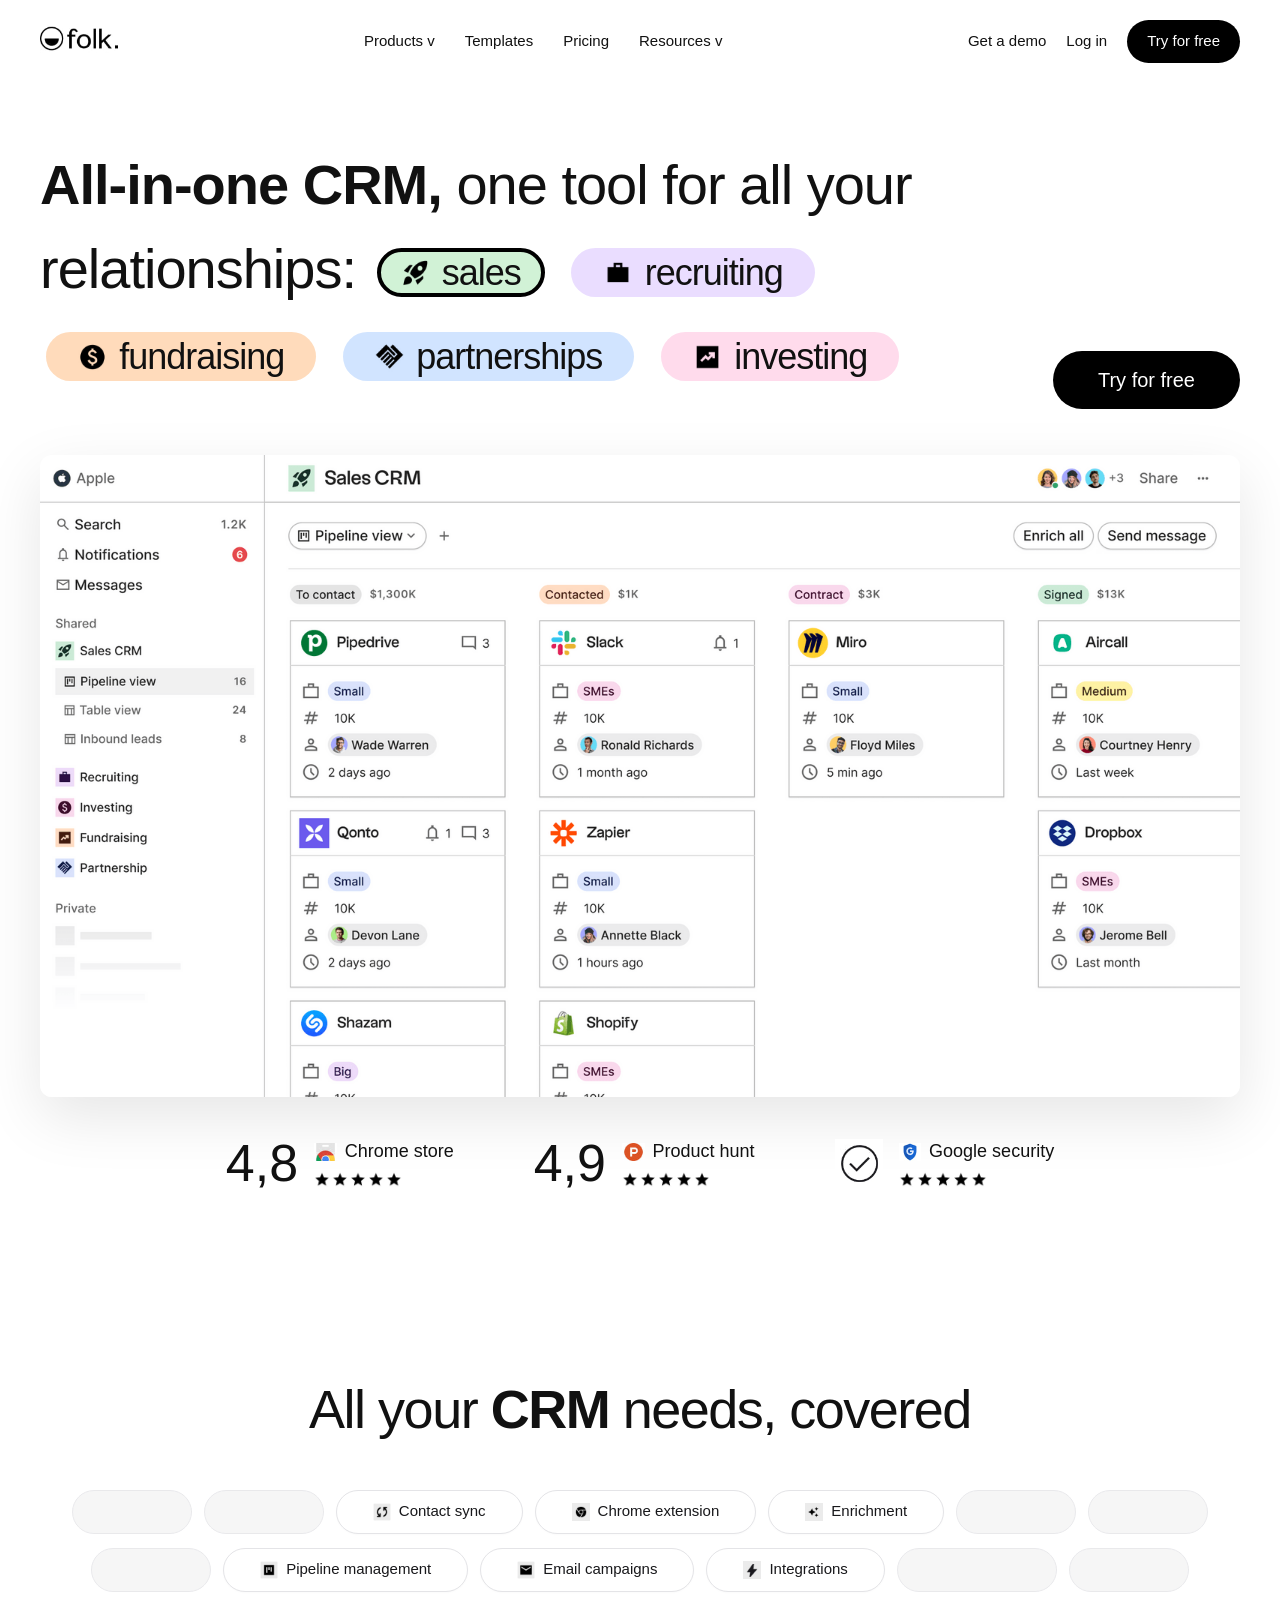
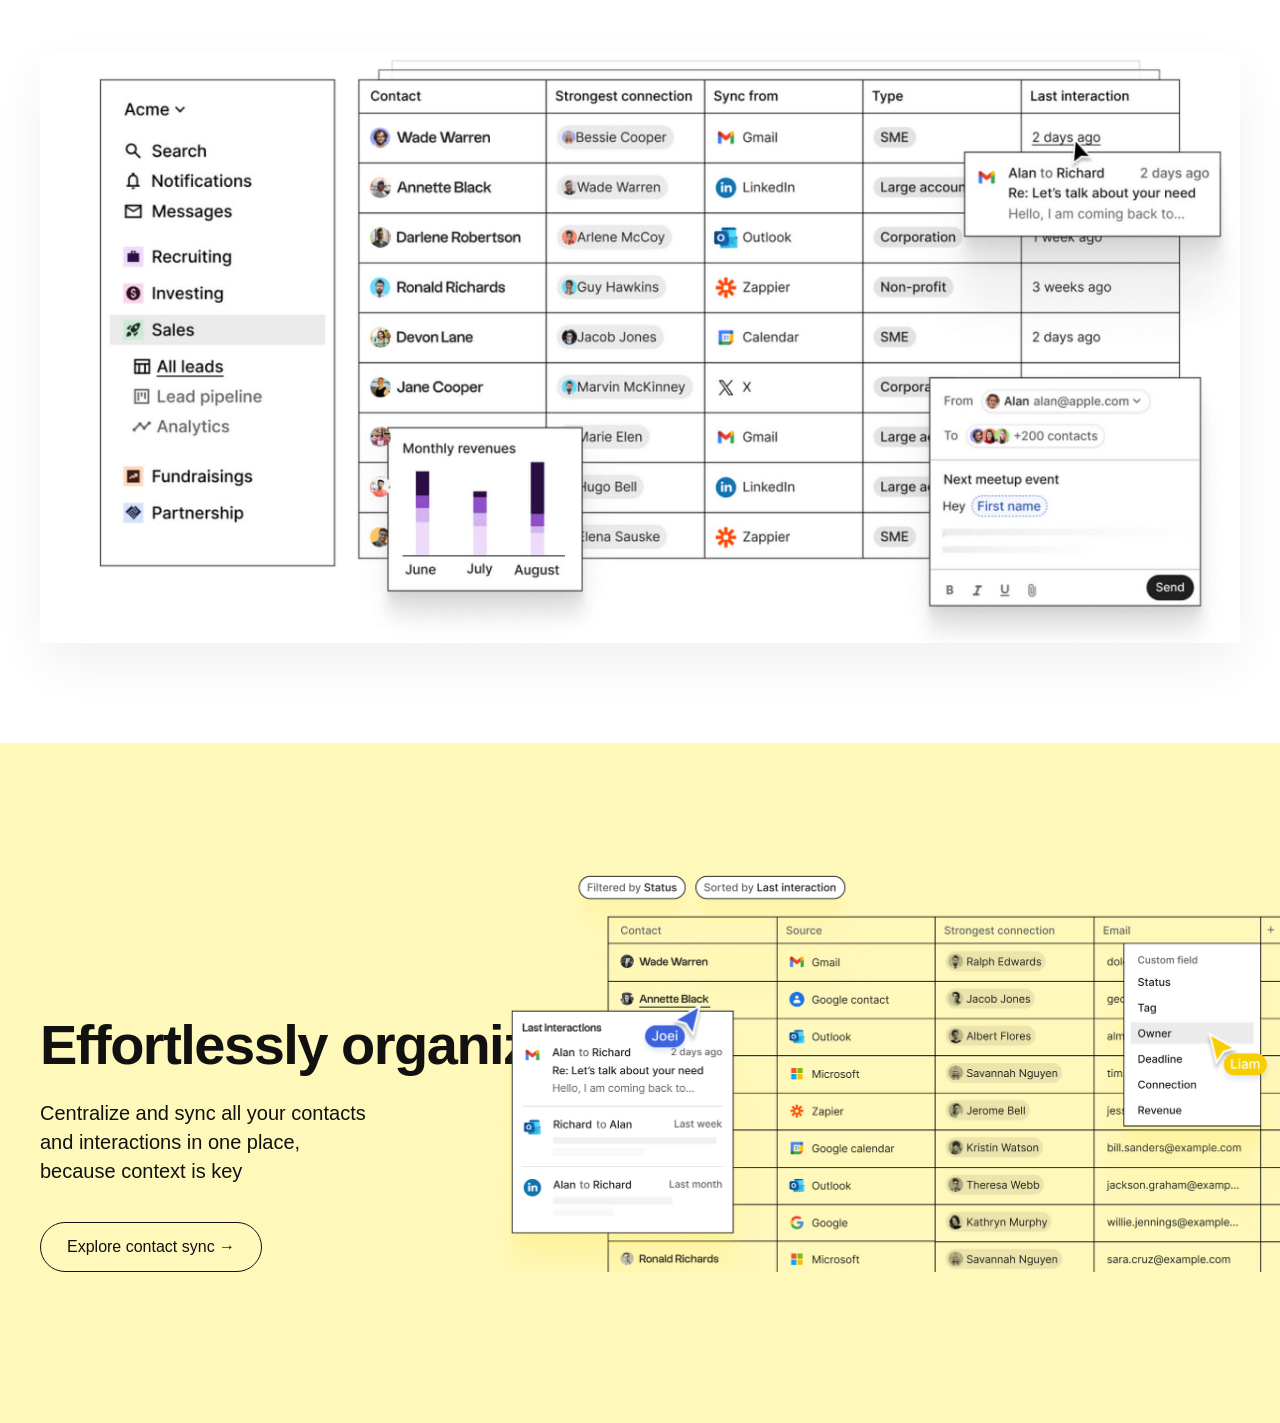
==== folk/index.html @ bb7e3eba "Add files via upload" ====
<!DOCTYPE html>
<html lang="uk">
<head>
    <meta charset="UTF-8">
    <meta name="viewport" content="width=device-width, initial-scale=1.0">
    <title>Folk CRM - Clone</title>
    <link rel="stylesheet" href="assets/style.css">
</head>
<body>

    <header class="header">
        <a href="#" class="logo">
            <img src="assets/images/logo.png" alt="Folk Logo">
        </a>
        
        <nav class="nav-links">
            <a href="#">Products <span class="arrow">v</span></a>
            <a href="#">Templates</a>
            <a href="#">Pricing</a>
            <a href="#">Resources <span class="arrow">v</span></a>
        </nav>

        <div class="header-actions">
            <a href="#" class="btn-text">Get a demo</a>
            <a href="#" class="btn-text">Log in</a>
            <a href="#" class="btn-primary-header">Try for free</a>
        </div>
    </header>

    <section class="hero">
        <div class="hero-content">
            <h1 class="hero-title">
                <strong>All-in-one CRM,</strong> one tool for all your<br>
                relationships:
                <span class="pill pill-sales-border pill-sales">
                    <img src="assets/images/icon-rocket.png" class="pill-icon" alt=""> sales
                </span>
                <span class="pill pill-recruiting">
                    <img src="assets/images/icon-recruiting.png" class="pill-icon" alt=""> recruiting
                </span>
                <br>
                <span class="pill pill-fundraising">
                    <img src="assets/images/icon-fundraising.png" class="pill-icon" alt=""> fundraising
                </span>
                <span class="pill pill-partnerships">
                    <img src="assets/images/icon-partnerships.png" class="pill-icon" alt=""> partnerships
                </span>
                <span class="pill pill-investing">
                    <img src="assets/images/icon-investing.png" class="pill-icon" alt=""> investing
                </span>
            </h1>
            
            <div class="hero-button-wrapper">
                <a href="#" class="btn-primary-hero">Try for free</a>
            </div>
        </div>

        <div class="hero-image-wrapper">
            <img src="assets/images/hero.png" alt="Folk CRM Dashboard" class="hero-image">
        </div>
    </section>
    <section class="social-proof">
        
        <div class="proof-item">
            <div class="proof-score">4,8</div>
            <div class="proof-details">
                <div class="proof-source">
                    <img src="assets/images/chrome-logo.png" alt="Chrome" class="source-icon">
                    <span class="source-name">Chrome store</span>
                </div>
                <img src="assets/images/stars.png" alt="5 stars" class="stars-icon">
            </div>
        </div>

        <div class="proof-item">
            <div class="proof-score">4,9</div>
            <div class="proof-details">
                <div class="proof-source">
                    <img src="assets/images/ph.png" alt="Product hunt" class="source-icon">
                    <span class="source-name">Product hunt</span>
                </div>
                <img src="assets/images/stars.png" alt="5 stars" class="stars-icon">
            </div>
        </div>

        <div class="proof-item">
            <div class="proof-score">
                <img src="assets/images/check.png" alt="Check" class="large-check">
            </div>
            <div class="proof-details">
                <div class="proof-source">
                    <img src="assets/images/googlesec-logo.png" alt="Google security" class="source-icon">
                    <span class="source-name">Google security</span>
                </div>
                <img src="assets/images/stars.png" alt="5 stars" class="stars-icon">
            </div>
        </div>

    </section>
    <section class="crm-needs-section">
    <div class="crm-needs-container">
        
        <h2 class="crm-needs-title">
            All your <span class="crm-keyword-bold">CRM</span> needs, covered
        </h2>

        <div class="badges-matrix">
            
            <div class="badges-row">
                <span class="badge-skeleton size-sm"></span>
                <span class="badge-skeleton size-md"></span>
                
                <a href="#" class="badge-pill">
                    <img src="assets/images/contact-sync.png" class="badge-icon" alt=""> Contact sync
                </a>
                <a href="#" class="badge-pill">
                    <img src="assets/images/chrome.png" class="badge-icon" alt=""> Chrome extension
                </a>
                <a href="#" class="badge-pill">
                    <img src="assets/images/enrichment.png" class="badge-icon" alt=""> Enrichment
                </a>
                
                <span class="badge-skeleton size-md"></span>
                <span class="badge-skeleton size-sm"></span>
            </div>

            <div class="badges-row">
                <span class="badge-skeleton size-md"></span>
                
                <a href="#" class="badge-pill">
                    <img src="assets/images/pipeline.png" class="badge-icon" alt=""> Pipeline management
                </a>
                <a href="#" class="badge-pill">
                    <img src="assets/images/email.png" class="badge-icon" alt=""> Email campaigns
                </a>
                <a href="#" class="badge-pill">
                    <img src="assets/images/integrations.png" class="badge-icon" alt=""> Integrations
                </a>
                
                <span class="badge-skeleton size-lg"></span>
                <span class="badge-skeleton size-sm"></span>
            </div>
        </div>

        <div class="crm-preview-box">
            <img src="assets/images/needs-table.png" alt="CRM Main Dashboard" class="crm-preview-img">
        </div>

    </div>
</section>
<section class="contact-section yellow-background">
    <div class="contact-grid">
        
        <div class="contact-text-block">
            <h1 class="contact-heading">Effortlessly organize contacts</h1>
            <p class="contact-description">Centralize and sync all your contacts<br>and interactions in one place,<br>because context is key</p>
            <a href="#" class="contact-btn-sync">Explore contact sync →</a>
        </div>

        <div class="contact-image-wrap">
            <img src="assets/images/yellow-table.png" alt="folk.app UI" class="contact-ui-image">
        </div>

    </div>
</section>
</body>
</html>
---- folk/assets/style.css ----
/* Базові скидання (Reset) */
* {
    margin: 0;
    padding: 0;
    box-sizing: border-box;
}

body {
    font-family: -apple-system, BlinkMacSystemFont, "Segoe UI", Roboto, Helvetica, Arial, sans-serif;
    color: #111;
    background-color: #fff;
    line-height: 1.5;
}

a {
    text-decoration: none;
    color: inherit;
}

/* --- HEADER --- */
.header {
    display: flex;
    justify-content: space-between;
    align-items: center;
    padding: 20px 40px;
    max-width: 1400px;
    margin: 0 auto;
}

.logo img { height: 30px; }
.nav-links { display: flex; gap: 30px; font-size: 15px; font-weight: 500; }
.header-actions { display: flex; align-items: center; gap: 20px; }
.btn-text { font-size: 15px; font-weight: 500; }

.btn-primary-header {
    background-color: #000;
    color: #fff;
    padding: 10px 20px;
    border-radius: 50px;
    font-weight: 500;
    font-size: 15px;
    transition: opacity 0.2s ease;
}

.btn-primary-header:hover { opacity: 0.8; }

/* --- HERO SECTION --- */
.hero {
    max-width: 1400px;
    margin: 60px auto 0;
    padding: 0 40px;
}

/* ГОЛОВНИЙ ФЛЕКС-КОНТЕЙНЕР: Текст з плашками зліва, Кнопка справа */
.hero-content {
    display: flex;
    justify-content: space-between;
    align-items: flex-end; /* Центрує кнопку по вертикалі відносно тексту */
    margin-bottom: 60px;
}

/* ЗАГОЛОВОК (Текст + Плашки) */
.hero-title {
    font-size: 56px; 
    font-weight: 500; 
    line-height: 1.5; /* Інтервал між рядками */
    letter-spacing: -1px;
    text-align: left; 
    margin: 0;
    max-width: 1000px; /* Ширина, щоб все влізло як треба */
}

.hero-title strong {
    font-weight: 700; 
}

/* --- СТИЛІ ДЛЯ ПЛАШОК (Pill) --- */
.pill {
    display: inline-flex; 
    align-items: center;
    justify-content: center;
    height: 49px; /* Точна висота з твого макета (48px) */
    padding: 0 32px; /* Більший відступ по боках робить їх довшими */
    border-radius: 50px;
    font-size: 36px; 
    font-weight: 400;
    margin: 8px 6px; 
    vertical-align: middle;
}
/* СТИЛІ ДЛЯ ІКОНОК (Магія приховування білого фону) */
.pill-icon {
    height: 30px; /* Задаємо жорстку висоту для іконки */
    width: auto;
    margin-right: 12px;
    mix-blend-mode: multiply; /* ЦЯ ВЛАСТИВІСТЬ РОБИТЬ БІЛИЙ ФОН PNG ПРОЗОРИМ! */
}

/* Кольори та рамка */
.pill-sales-border { 
    border: 4px solid #000; 
    padding: 0 20px; /* Перебиваємо довжину, роблячи sales коротшим за інші */
}
.pill-sales { background-color: #d1f2d6; }
.pill-recruiting { background-color: #eaddff; }
.pill-fundraising { background-color: #ffdbbb; }
.pill-partnerships { background-color: #d1e4ff; }
.pill-investing { background-color: #ffdbec; }

/* Позиціонування великої кнопки Hero */
.hero-button-wrapper {
    flex-shrink: 0; /* Не дозволяє кнопці стискатися */
}

.btn-primary-hero {
  background-color: #000;
    color: #fff;
    padding: 18px 45px;
    border-radius: 50px;
    font-weight: 500;
    font-size: 20px;
    transition: opacity 0.2s ease;
    text-decoration: none;
    white-space: nowrap;
}
.btn-primary-hero:hover { opacity: 0.8; }

/* Зображення дашборду */
.hero-image-wrapper {
    width: 100%;
    box-shadow: 0 20px 60px rgba(0,0,0,0.1);
    border-radius: 12px;
    overflow: hidden;
}

.hero-image {
    width: 100%;
    display: block;
}

/* --- АДАПТИВНІСТЬ (Для мобілок) --- */
@media (max-width: 1100px) {
    .header {
        padding: 20px;
        flex-direction: column;
        gap: 15px;
    }
    
    .nav-links { display: none; }

    .hero-content {
        flex-direction: column;
        align-items: center;
        text-align: center;
        gap: 30px;
    }

    .hero-title {
        font-size: 32px;
        text-align: center; 
        max-width: 100%;
    }
    
    .pill {
        font-size: 24px;
        padding: 4px 14px;
    }

    .btn-primary-hero {
        margin-top: 20px;
    }
}
.social-proof {
    display: flex;
    justify-content: center; /* Центруємо всі три блоки по горизонталі */
    align-items: center;
    gap: 80px; /* Відстань між трьома великими блоками */
    margin: 40px auto 80px; /* Відступи зверху і знизу */
    max-width: 1200px;
    padding: 0 40px;
}

/* Окремий блок рейтингу */
.proof-item {
    display: flex;
    align-items: center; /* Вирівнюємо велику цифру і текст по центру один відносно одного */
    gap: 16px; /* Відстань між цифрою (4,8) та текстом праворуч */
}

/* Великі цифри (4,8 і 4,9) */
.proof-score {
    font-size: 52px; /* Великий розмір шрифту */
    font-weight: 400;
    line-height: 1; /* Прибираємо зайві відступи зверху/знизу шрифту */
}

/* Велика іконка галочки для третього блоку */
.large-check {
    height: 48px; /* Розмір підігнаний під висоту цифр */
    width: auto;
    display: block;
}

/* Права колонка: лого + назва (зверху) і зірки (знизу) */
.proof-details {
    display: flex;
    flex-direction: column;
    gap: 6px; /* Відстань між текстом "Chrome store" та зірочками */
    align-items: flex-start;
}

/* Рядок з маленьким логотипом і назвою */
.proof-source {
    display: flex;
    align-items: center;
    gap: 8px; /* Відстань між маленькою іконкою і словом */
    font-size: 18px; /* Розмір тексту назви компанії */
    font-weight: 500;
}

/* Маленькі логотипи компаній (з твого макета видно, що висота десь 16px) */
.source-icon {
    height: 18px; 
    width: auto;
    display: block;
}

/* Картинка зірочок */
.stars-icon {
    height: 16px; /* Висота зірочок */
    width: auto;
    display: block;
}

/* --- АДАПТИВНІСТЬ ДЛЯ РЕЙТИНГІВ --- */
@media (max-width: 900px) {
    .social-proof {
        flex-direction: column; /* На мобільних ставимо один під одним */
        gap: 40px;
        align-items: flex-start;
    }
}
/* --- СЕКЦІЯ ALL YOUR CRM NEEDS --- */
.crm-needs-section {
    width: 100%;
    background-color: #ffffff;
    padding: 100px 0;
    overflow: hidden; /* Щоб скелетони красиво йшли за край екрана */
}

.crm-needs-container {
    max-width: 1400px;
    margin: 0 auto;
    padding: 0 40px;
    box-sizing: border-box;
    display: flex;
    flex-direction: column;
    align-items: center;
}

/* ЗАГОЛОВОК */
.crm-needs-title {
    font-size: 54px;
    font-weight: 500;
    color: #111111;
    text-align: center;
    letter-spacing: -1.5px;
    margin-bottom: 40px;
}

/* Робимо CRM супер-жирним як на макеті */
.crm-keyword-bold {
    font-weight: 700;
}

/* МАТРИЦЯ ПЛАШОК */
.badges-matrix {
    display: flex;
    flex-direction: column;
    gap: 14px; /* Вертикальний відступ між рядами */
    width: 100%;
    align-items: center;
    margin-bottom: 60px;
}

.badges-row {
    display: flex;
    justify-content: center;
    align-items: center;
    gap: 12px; /* Горизонтальний відступ між кнопками */
    width: 100%;
    white-space: nowrap;
}

/* СТИЛЬ РЕАЛЬНОЇ КНОПКИ-ПЛАШКИ */
.badge-pill {
    display: inline-flex;
    align-items: center;
    height: 44px;
    padding: 0 36px;
    background: #ffffff;
    border: 1px solid #e4e4e7;
    border-radius: 100px;
    font-family: -apple-system, BlinkMacSystemFont, "Segoe UI", Roboto, sans-serif;
    font-size: 15px;
    font-weight: 500;
    color: #18181b;
    text-decoration: none;
    transition: all 0.2s ease;
    box-shadow: 0 1px 2px rgba(0, 0, 0, 0.02);
}

.badge-pill:hover {
    background: #fafafa;
    border-color: #d4d4d8;
}

/* ІКОНКА ВСЕРЕДИНІ ПЛАШКИ */
.badge-icon {
    height: 18px;
    width: auto;
    margin-right: 8px;
    display: block;
}

/* СТИЛІ ДЛЯ СІРИХ ЗАГЛУШОК (SKELETONS) ПО БОКАХ */
.badge-skeleton {
    display: inline-block;
    height: 44px;
    background-color: #f4f4f5;
    border: 1px solid #e4e4e7;
    border-radius: 100px;
    opacity: 0.8; /* Робимо їх напівпрозорими як у Figma */
    pointer-events: none;
}

/* Різна ширина для заглушок, щоб створити хаотичність дизайну */
.badge-skeleton.size-sm { width: 120px; }
.badge-skeleton.size-md { width: 120px; }
.badge-skeleton.size-lg { width: 160px; }

/* КОНТЕЙНЕР ДЛЯ СКРІНШОТА ТАБЛИЦІ */
.crm-preview-box {
    width: 100%;
    max-width: 1208px; /* Точна ширина з твого першого скріншота */
    border-radius: 12px;
    box-shadow: 0 20px 50px rgba(0, 0, 0, 0.06);
}

.crm-preview-img {
    width: 100%;
    display: block;
}

/* АДАПТИВНІСТЬ ДЛЯ МОБІЛОК */
@media (max-width: 900px) {
    .crm-needs-title {
        font-size: 36px;
    }
    .badges-row {
        flex-wrap: wrap;
        justify-content: center;
    }
    .badge-skeleton {
        display: none; /* Ховаємо заглушки на малих екранах */
    }

}
/* --- ЖОВТА СЕКЦІЯ --- */
/* Базові скидання (Reset) */
* {
    margin: 0;
    padding: 0;
    box-sizing: border-box;
}

body {
    font-family: -apple-system, BlinkMacSystemFont, "Segoe UI", Roboto, Helvetica, Arial, sans-serif;
    color: #111;
    background-color: #fff;
    line-height: 1.5;
}

a {
    text-decoration: none;
    color: inherit;
}

/* --- HEADER --- */
.header {
    display: flex;
    justify-content: space-between;
    align-items: center;
    padding: 20px 40px;
    max-width: 1400px;
    margin: 0 auto;
}

.logo img { height: 30px; }
.nav-links { display: flex; gap: 30px; font-size: 15px; font-weight: 500; }
.header-actions { display: flex; align-items: center; gap: 20px; }
.btn-text { font-size: 15px; font-weight: 500; }

.btn-primary-header {
    background-color: #000;
    color: #fff;
    padding: 10px 20px;
    border-radius: 50px;
    font-weight: 500;
    font-size: 15px;
    transition: opacity 0.2s ease;
}

.btn-primary-header:hover { opacity: 0.8; }

/* --- HERO SECTION --- */
.hero {
    max-width: 1400px;
    margin: 60px auto 0;
    padding: 0 40px;
}

/* ГОЛОВНИЙ ФЛЕКС-КОНТЕЙНЕР: Текст з плашками зліва, Кнопка справа */
.hero-content {
    display: flex;
    justify-content: space-between;
    align-items: flex-end; /* Центрує кнопку по вертикалі відносно тексту */
    margin-bottom: 60px;
}

/* ЗАГОЛОВОК (Текст + Плашки) */
.hero-title {
    font-size: 56px; 
    font-weight: 500; 
    line-height: 1.5; /* Інтервал між рядками */
    letter-spacing: -1px;
    text-align: left; 
    margin: 0;
    max-width: 1000px; /* Ширина, щоб все влізло як треба */
}

.hero-title strong {
    font-weight: 700; 
}

/* --- СТИЛІ ДЛЯ ПЛАШОК (Pill) --- */
.pill {
    display: inline-flex; 
    align-items: center;
    justify-content: center;
    height: 49px; /* Точна висота з твого макета (48px) */
    padding: 0 32px; /* Більший відступ по боках робить їх довшими */
    border-radius: 50px;
    font-size: 36px; 
    font-weight: 400;
    margin: 8px 6px; 
    vertical-align: middle;
}
/* СТИЛІ ДЛЯ ІКОНОК (Магія приховування білого фону) */
.pill-icon {
    height: 30px; /* Задаємо жорстку висоту для іконки */
    width: auto;
    margin-right: 12px;
    mix-blend-mode: multiply; /* ЦЯ ВЛАСТИВІСТЬ РОБИТЬ БІЛИЙ ФОН PNG ПРОЗОРИМ! */
}

/* Кольори та рамка */
.pill-sales-border { 
    border: 4px solid #000; 
    padding: 0 20px; /* Перебиваємо довжину, роблячи sales коротшим за інші */
}
.pill-sales { background-color: #d1f2d6; }
.pill-recruiting { background-color: #eaddff; }
.pill-fundraising { background-color: #ffdbbb; }
.pill-partnerships { background-color: #d1e4ff; }
.pill-investing { background-color: #ffdbec; }

/* Позиціонування великої кнопки Hero */
.hero-button-wrapper {
    flex-shrink: 0; /* Не дозволяє кнопці стискатися */
}

.btn-primary-hero {
  background-color: #000;
    color: #fff;
    padding: 18px 45px;
    border-radius: 50px;
    font-weight: 500;
    font-size: 20px;
    transition: opacity 0.2s ease;
    text-decoration: none;
    white-space: nowrap;
}
.btn-primary-hero:hover { opacity: 0.8; }

/* Зображення дашборду */
.hero-image-wrapper {
    width: 100%;
    box-shadow: 0 20px 60px rgba(0,0,0,0.1);
    border-radius: 12px;
    overflow: hidden;
}

.hero-image {
    width: 100%;
    display: block;
}

/* --- АДАПТИВНІСТЬ (Для мобілок) --- */
@media (max-width: 1100px) {
    .header {
        padding: 20px;
        flex-direction: column;
        gap: 15px;
    }
    
    .nav-links { display: none; }

    .hero-content {
        flex-direction: column;
        align-items: center;
        text-align: center;
        gap: 30px;
    }

    .hero-title {
        font-size: 32px;
        text-align: center; 
        max-width: 100%;
    }
    
    .pill {
        font-size: 24px;
        padding: 4px 14px;
    }

    .btn-primary-hero {
        margin-top: 20px;
    }
}
.social-proof {
    display: flex;
    justify-content: center; /* Центруємо всі три блоки по горизонталі */
    align-items: center;
    gap: 80px; /* Відстань між трьома великими блоками */
    margin: 40px auto 80px; /* Відступи зверху і знизу */
    max-width: 1200px;
    padding: 0 40px;
}

/* Окремий блок рейтингу */
.proof-item {
    display: flex;
    align-items: center; /* Вирівнюємо велику цифру і текст по центру один відносно одного */
    gap: 16px; /* Відстань між цифрою (4,8) та текстом праворуч */
}

/* Великі цифри (4,8 і 4,9) */
.proof-score {
    font-size: 52px; /* Великий розмір шрифту */
    font-weight: 400;
    line-height: 1; /* Прибираємо зайві відступи зверху/знизу шрифту */
}

/* Велика іконка галочки для третього блоку */
.large-check {
    height: 48px; /* Розмір підігнаний під висоту цифр */
    width: auto;
    display: block;
}

/* Права колонка: лого + назва (зверху) і зірки (знизу) */
.proof-details {
    display: flex;
    flex-direction: column;
    gap: 6px; /* Відстань між текстом "Chrome store" та зірочками */
    align-items: flex-start;
}

/* Рядок з маленьким логотипом і назвою */
.proof-source {
    display: flex;
    align-items: center;
    gap: 8px; /* Відстань між маленькою іконкою і словом */
    font-size: 18px; /* Розмір тексту назви компанії */
    font-weight: 500;
}

/* Маленькі логотипи компаній (з твого макета видно, що висота десь 16px) */
.source-icon {
    height: 18px; 
    width: auto;
    display: block;
}

/* Картинка зірочок */
.stars-icon {
    height: 16px; /* Висота зірочок */
    width: auto;
    display: block;
}

/* --- АДАПТИВНІСТЬ ДЛЯ РЕЙТИНГІВ --- */
@media (max-width: 900px) {
    .social-proof {
        flex-direction: column; /* На мобільних ставимо один під одним */
        gap: 40px;
        align-items: flex-start;
    }
}
/* --- СЕКЦІЯ ALL YOUR CRM NEEDS --- */
.crm-needs-section {
    width: 100%;
    background-color: #ffffff;
    padding: 100px 0;
    overflow: hidden; /* Щоб скелетони красиво йшли за край екрана */
}

.crm-needs-container {
    max-width: 1400px;
    margin: 0 auto;
    padding: 0 40px;
    box-sizing: border-box;
    display: flex;
    flex-direction: column;
    align-items: center;
}

/* ЗАГОЛОВОК */
.crm-needs-title {
    font-size: 54px;
    font-weight: 500;
    color: #111111;
    text-align: center;
    letter-spacing: -1.5px;
    margin-bottom: 40px;
}

/* Робимо CRM супер-жирним як на макеті */
.crm-keyword-bold {
    font-weight: 700;
}

/* МАТРИЦЯ ПЛАШОК */
.badges-matrix {
    display: flex;
    flex-direction: column;
    gap: 14px; /* Вертикальний відступ між рядами */
    width: 100%;
    align-items: center;
    margin-bottom: 60px;
}

.badges-row {
    display: flex;
    justify-content: center;
    align-items: center;
    gap: 12px; /* Горизонтальний відступ між кнопками */
    width: 100%;
    white-space: nowrap;
}

/* СТИЛЬ РЕАЛЬНОЇ КНОПКИ-ПЛАШКИ */
.badge-pill {
    display: inline-flex;
    align-items: center;
    height: 44px;
    padding: 0 36px;
    background: #ffffff;
    border: 1px solid #e4e4e7;
    border-radius: 100px;
    font-family: -apple-system, BlinkMacSystemFont, "Segoe UI", Roboto, sans-serif;
    font-size: 15px;
    font-weight: 500;
    color: #18181b;
    text-decoration: none;
    transition: all 0.2s ease;
    box-shadow: 0 1px 2px rgba(0, 0, 0, 0.02);
}

.badge-pill:hover {
    background: #fafafa;
    border-color: #d4d4d8;
}

/* ІКОНКА ВСЕРЕДИНІ ПЛАШКИ */
.badge-icon {
    height: 18px;
    width: auto;
    margin-right: 8px;
    display: block;
}

/* СТИЛІ ДЛЯ СІРИХ ЗАГЛУШОК (SKELETONS) ПО БОКАХ */
.badge-skeleton {
    display: inline-block;
    height: 44px;
    background-color: #f4f4f5;
    border: 1px solid #e4e4e7;
    border-radius: 100px;
    opacity: 0.8; /* Робимо їх напівпрозорими як у Figma */
    pointer-events: none;
}

/* Різна ширина для заглушок, щоб створити хаотичність дизайну */
.badge-skeleton.size-sm { width: 120px; }
.badge-skeleton.size-md { width: 120px; }
.badge-skeleton.size-lg { width: 160px; }

/* КОНТЕЙНЕР ДЛЯ СКРІНШОТА ТАБЛИЦІ */
.crm-preview-box {
    width: 100%;
    max-width: 1208px; /* Точна ширина з твого першого скріншота */
    border-radius: 12px;
    box-shadow: 0 20px 50px rgba(0, 0, 0, 0.06);
}

.crm-preview-img {
    width: 100%;
    display: block;
}

/* АДАПТИВНІСТЬ ДЛЯ МОБІЛОК */
@media (max-width: 900px) {
    .crm-needs-title {
        font-size: 36px;
    }
    .badges-row {
        flex-wrap: wrap;
        justify-content: center;
    }
    .badge-skeleton {
        display: none; /* Ховаємо заглушки на малих екранах */
    }

}
/* --- НОВА ЖОВТА СЕКЦІЯ --- */
.contact-section.yellow-background {
    background-color: #FFF8BB; /* Колір фону */
    padding: 120px 0 0 0; /* ЗНИЗУ 0, щоб фотка стала рівно на дно! */
    font-family: -apple-system, BlinkMacSystemFont, "Segoe UI", Roboto, sans-serif;
    position: relative; /* База для абсолютної картинки */
    min-height: 680px; /* Задає висоту секції під велику картинку */
    display: flex;
    align-items: center; /* Текст центрується по вертикалі */
    overflow: hidden; /* Обрізає все, що вилазить за краї */
}

/* КОНТЕЙНЕР ДЛЯ ТЕКСТУ */
.contact-grid {
    width: 100%;
    max-width: 1320px; /* Стандартна сітка */
    margin: 0 auto;
    padding: 0 40px;
    position: relative;
    z-index: 10; /* Текст ПОВЕРХ картинки */
}

/* ЛІВИЙ БЛОК З ТЕКСТОМ */
.contact-text-block {
    width: 100%;
    max-width: 650px; /* Ширина, щоб текст трохи налізав на білий поп-ап з фотки */
}

/* ЗАГОЛОВОК (1 РЯДОК) */
.contact-heading {
    font-size: 56px !important;
    font-weight: 700;
    line-height: 1.1;
    letter-spacing: -1.5px;
    color: #111111;
    margin: 0 0 24px 0;
    white-space: nowrap !important; /* ЗАЛІЗОБЕТОННО 1 РЯДОК */
}

/* ОПИС */
.contact-description {
    font-size: 20px;
    line-height: 1.45;
    color: #111111;
    margin: 0 0 36px 0;
}

/* КНОПКА */
.contact-btn-sync {
    display: inline-flex;
    align-items: center;
    justify-content: center;
    padding: 12px 26px;
    border: 1px solid #111111;
    border-radius: 100px;
    font-size: 16px;
    font-weight: 500;
    color: #111111;
    text-decoration: none;
    transition: background-color 0.2s ease;
}

.contact-btn-sync:hover {
    background-color: rgba(0, 0, 0, 0.05);
}

/* --- МАГІЯ: КАРТИНКА В ПРАВОМУ НИЖНЬОМУ КУТКУ --- */
.contact-image-wrap {
    position: absolute;
    right: 0; /* Притиснута до правого краю */
    bottom: 0; /* Притиснута до низу секції */
    width: 62vw; /* Розтягується в залежності від розміру монітора */
    max-width: 950px; /* Обмеження, щоб не стала гігантською */
    z-index: 1; /* ПІД текстом */
    pointer-events: none;
    display: flex;
    justify-content: flex-end;
    align-items: flex-end;
}

.contact-ui-image {
    width: 100%;
    display: block;
    object-position: bottom right; /* Страхує, щоб картинка не з'їжджала */
}

/* --- АДАПТИВНІСТЬ ДЛЯ ПЛАНШЕТІВ ТА МОБІЛОК --- */
@media (max-width: 1024px) {
    .contact-section.yellow-background {
        padding: 60px 0 0 0;
        display: block;
        min-height: auto;
    }
    .contact-heading {
        white-space: normal !important; /* На планшеті дозволяємо перенос */
        font-size: 42px !important;
    }
    .contact-text-block {
        max-width: 100%;
        text-align: center;
        display: flex;
        flex-direction: column;
        align-items: center;
        margin-bottom: 40px;
    }
    .contact-image-wrap {
        position: relative; /* На мобілках ставимо під текст */
        width: 100%;
        max-width: 100%;
    }
}
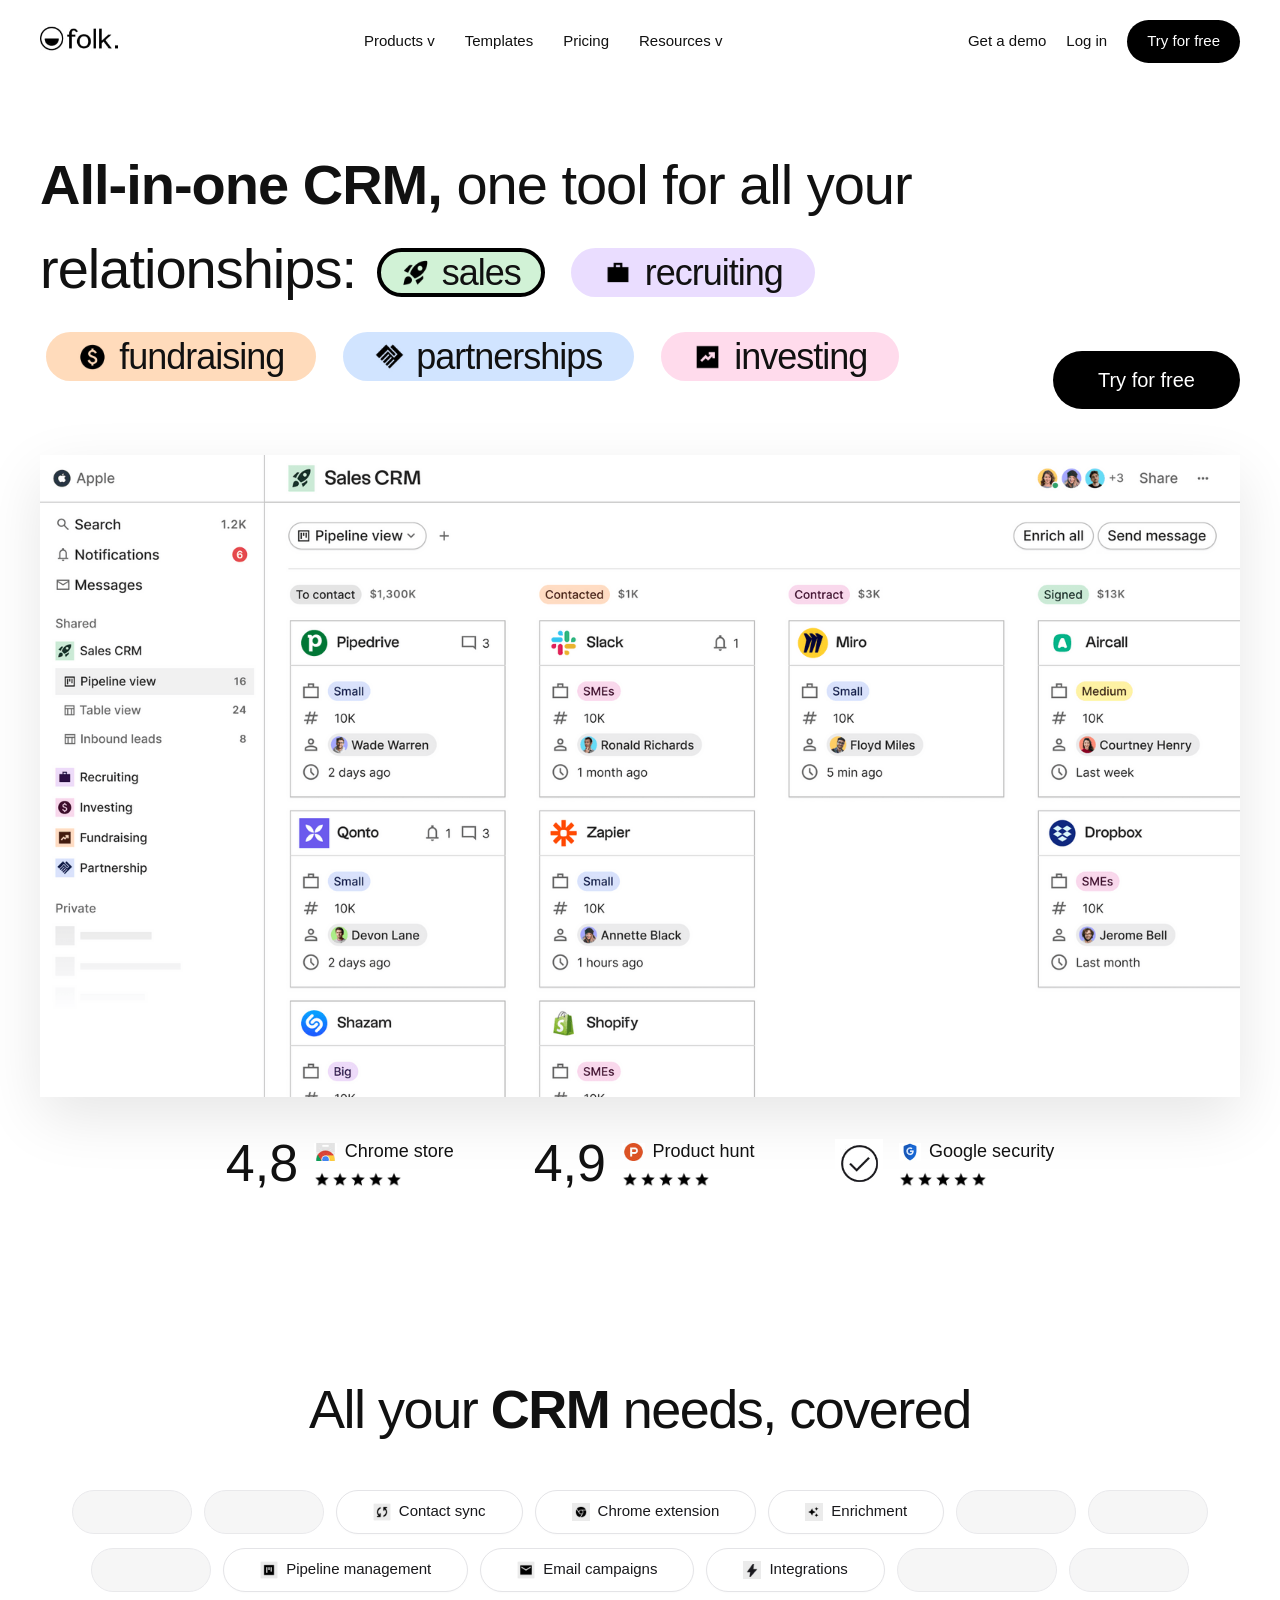
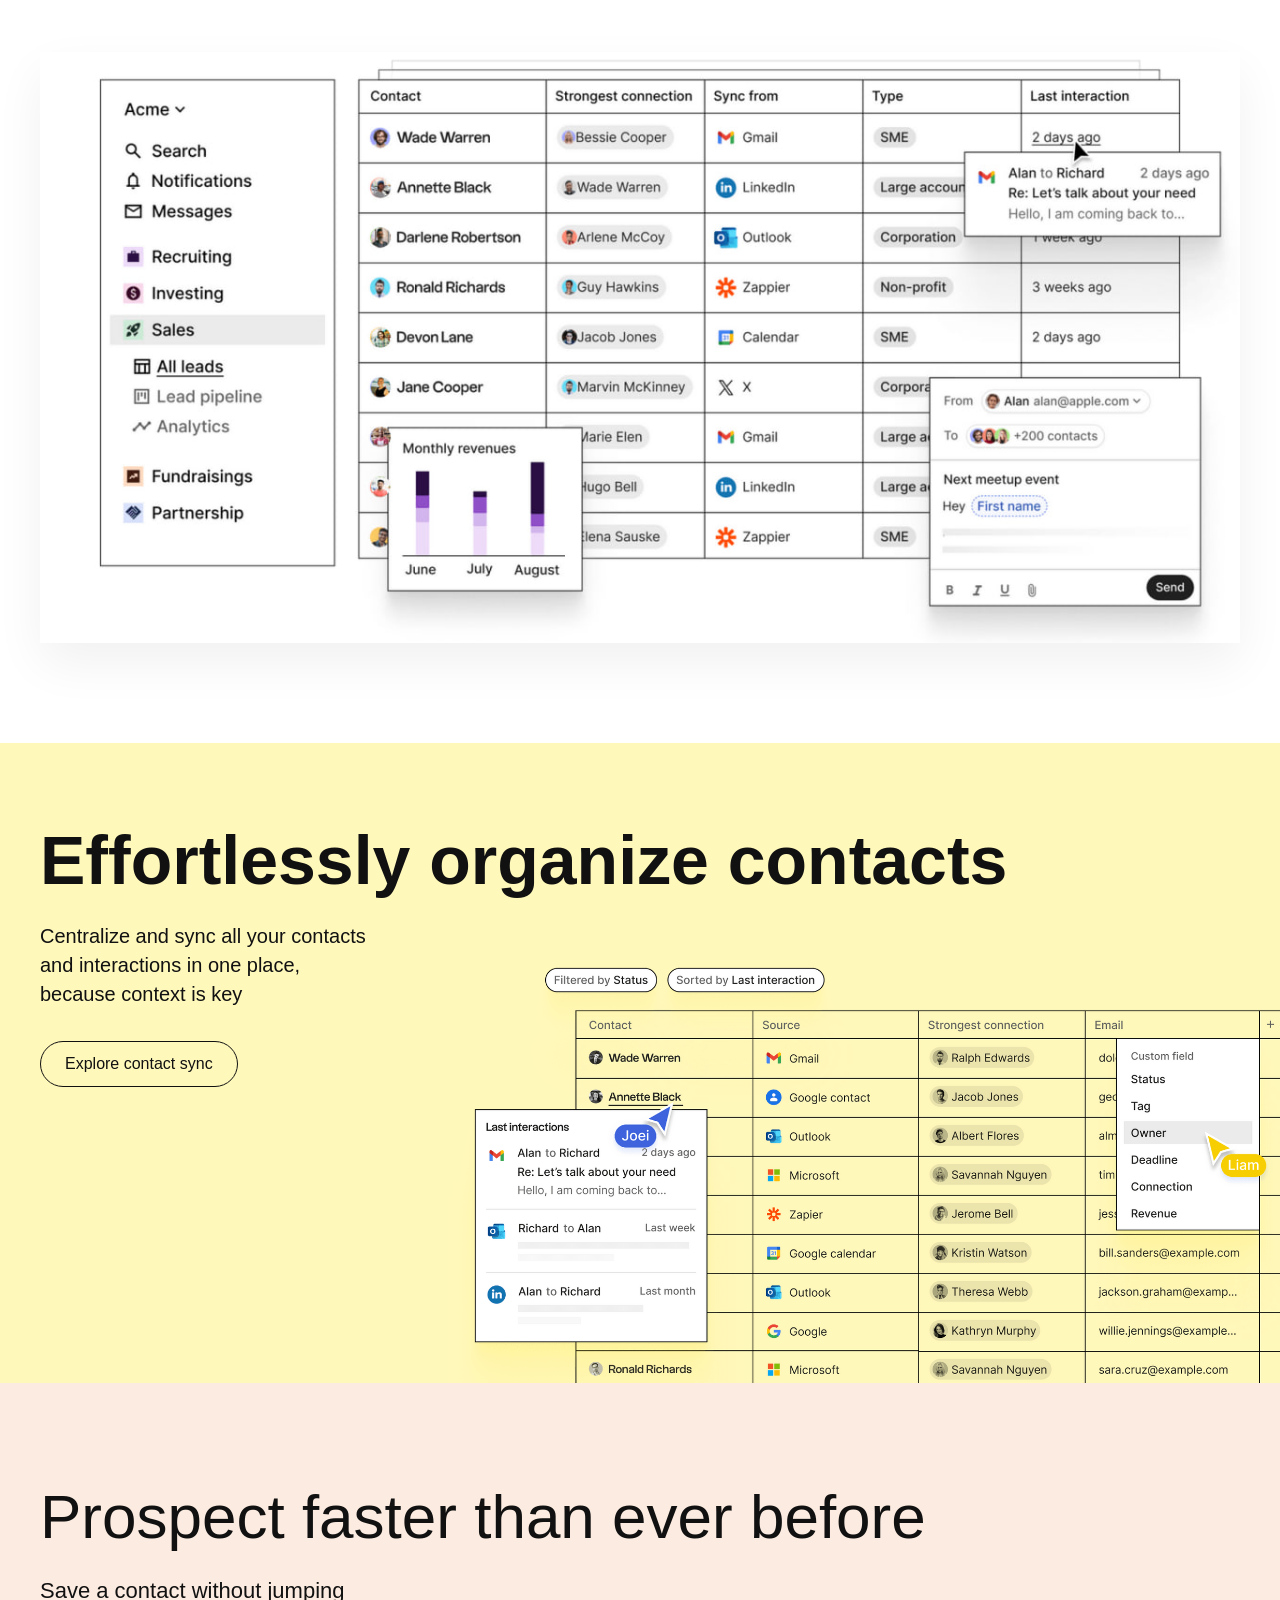
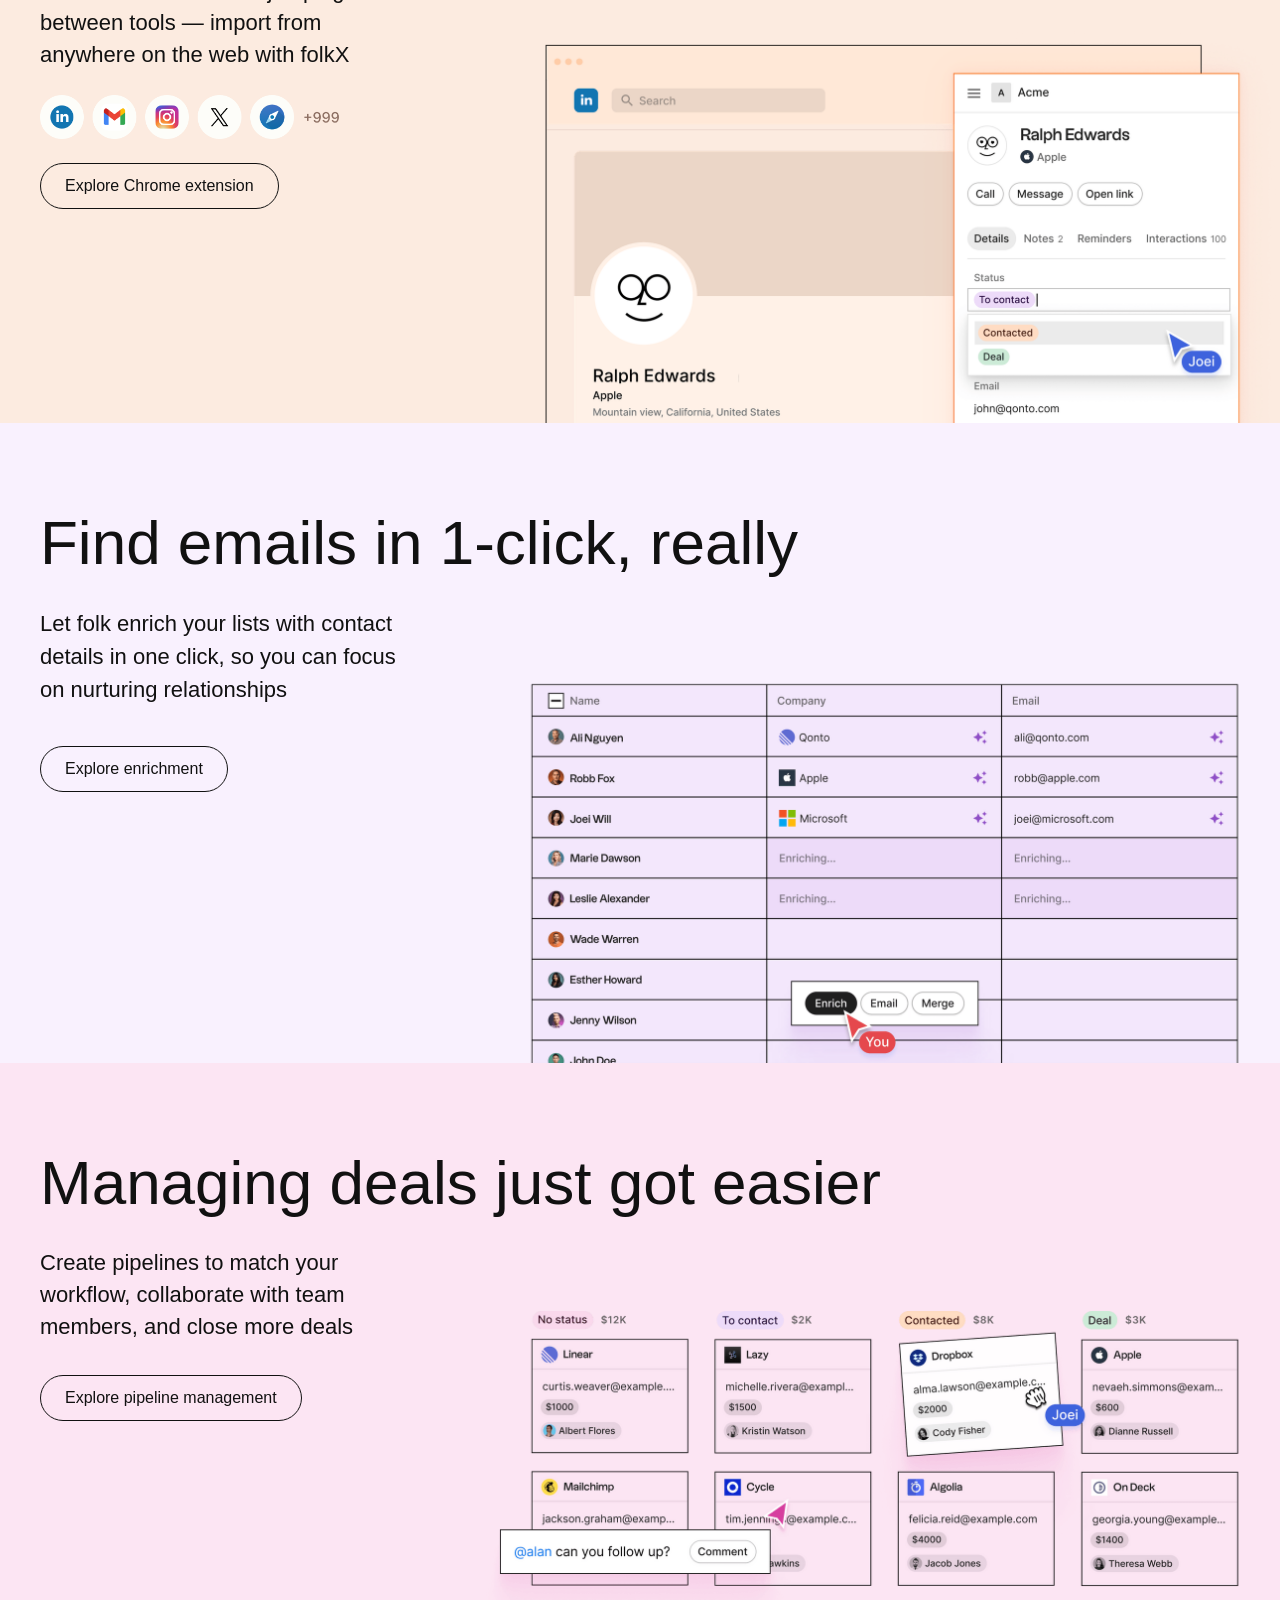
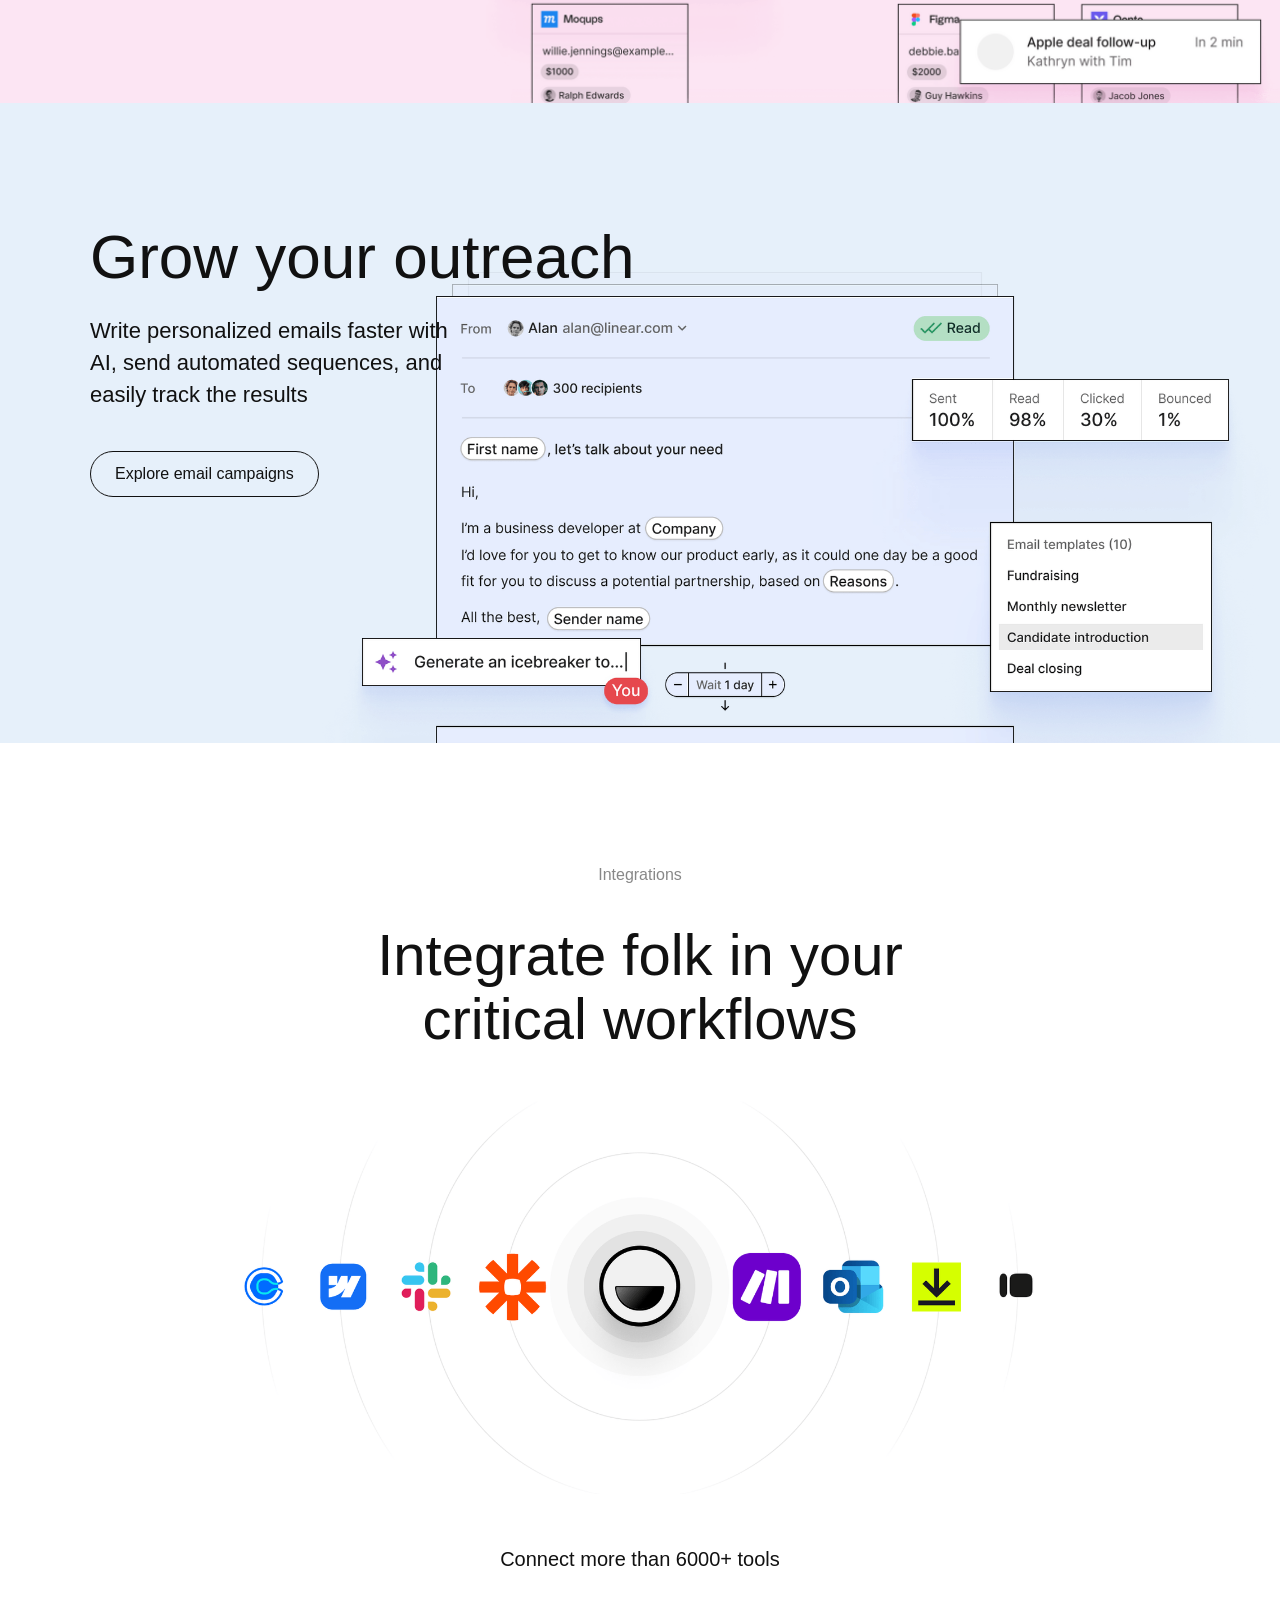
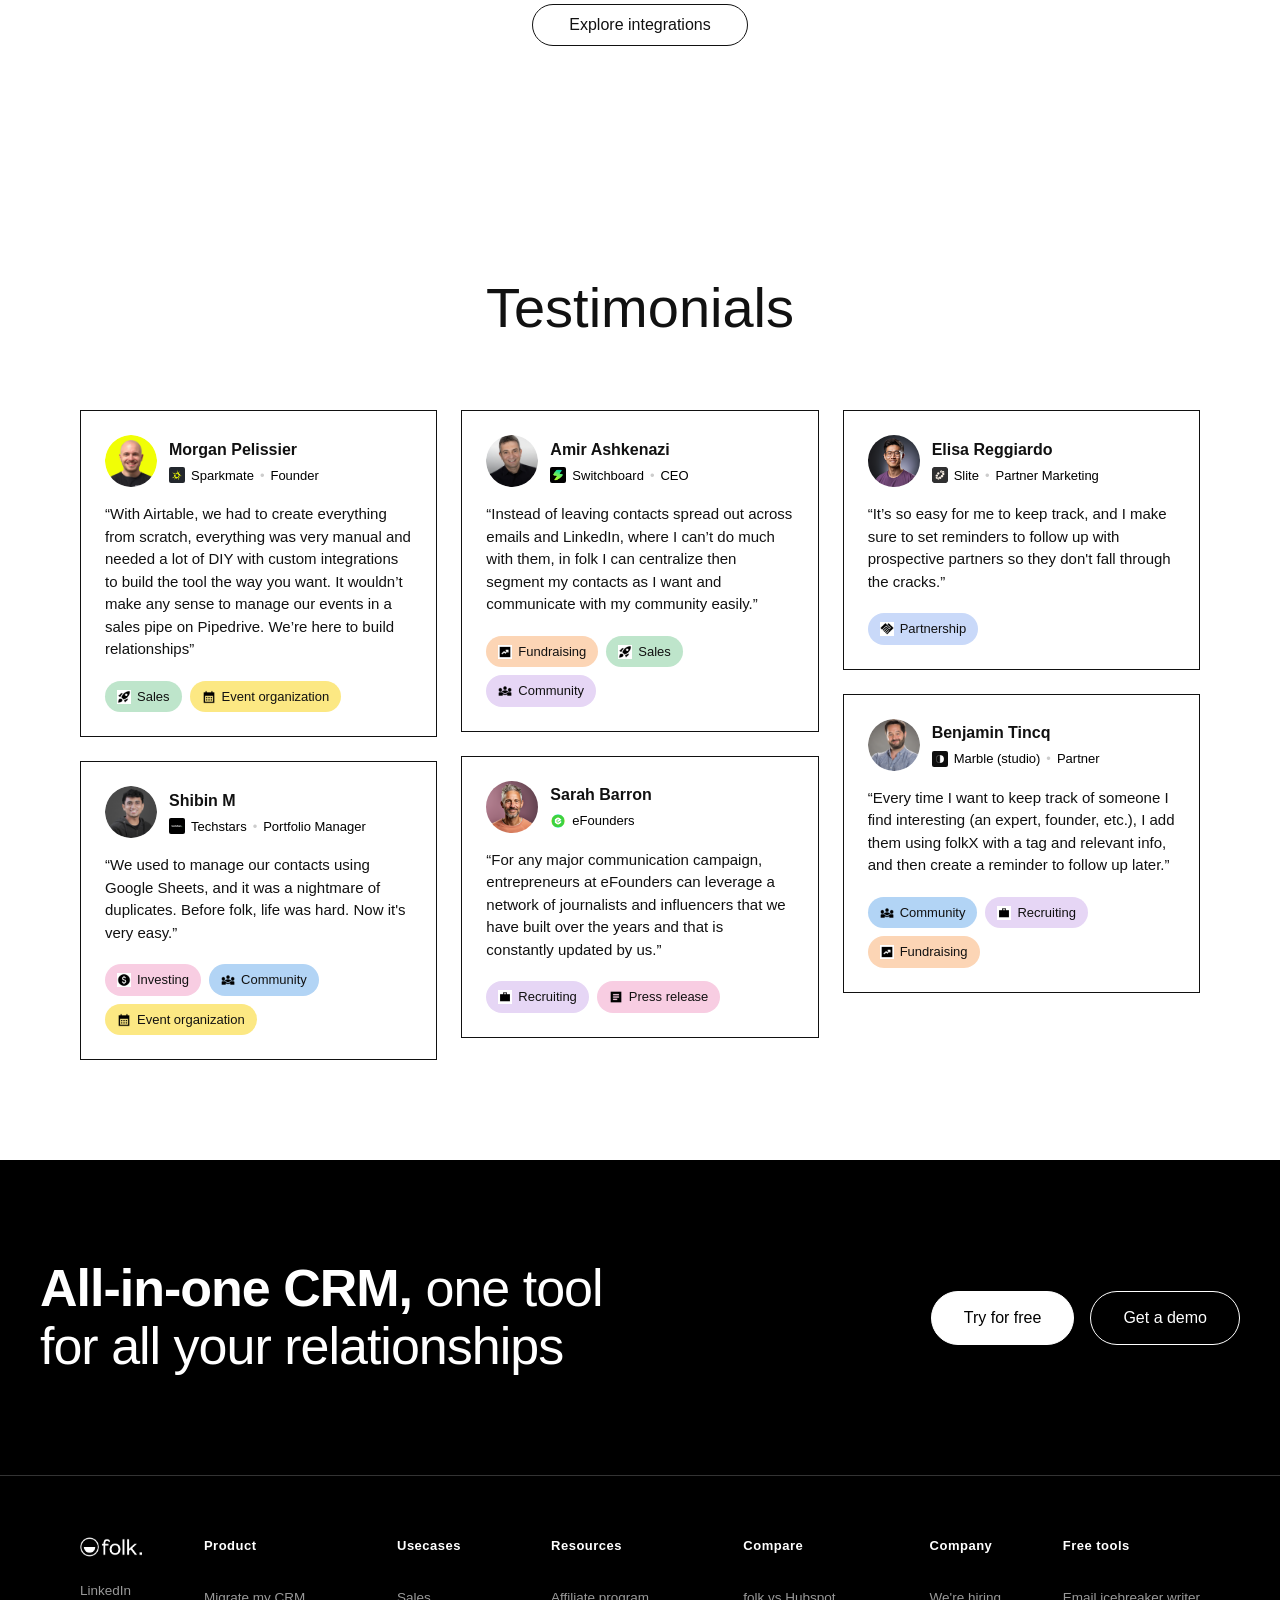
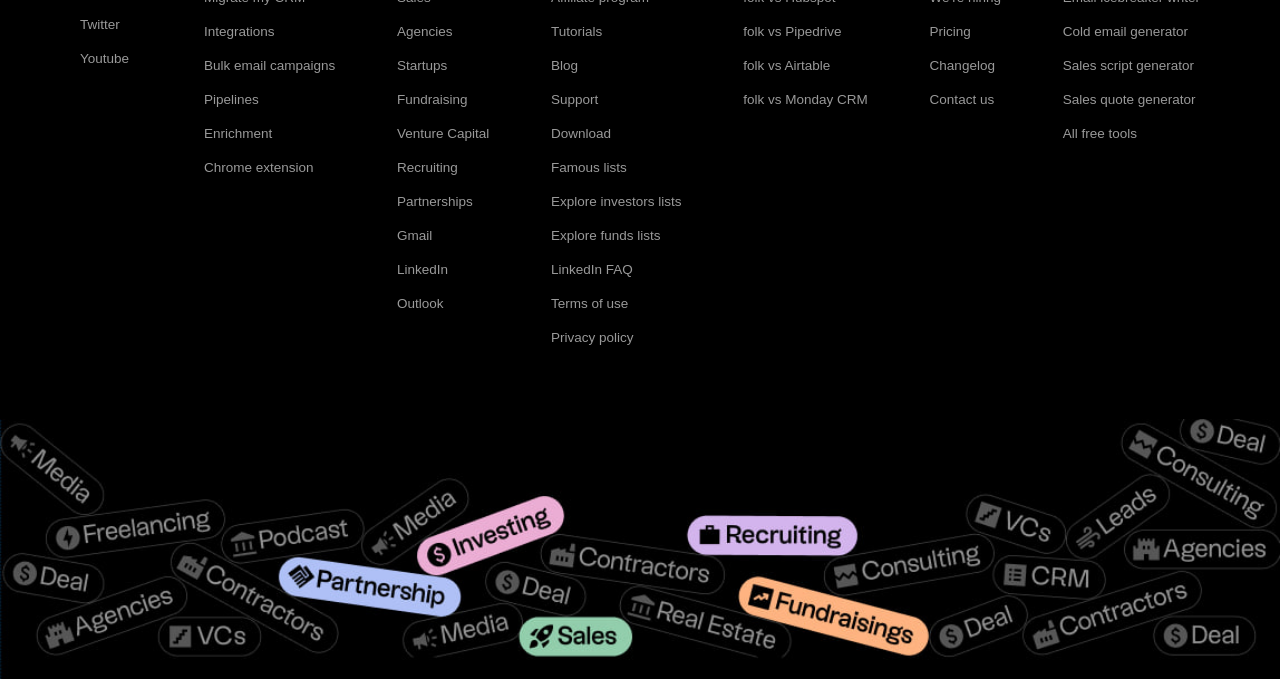
==== commit 9ca605ee: "Add files via upload" ====
--- a/folk/index.html
+++ b/folk/index.html
@@ -147,21 +147,439 @@
         </div>
 
     </div>
-</section>
-<section class="contact-section yellow-background">
-    <div class="contact-grid">
-        
-        <div class="contact-text-block">
-            <h1 class="contact-heading">Effortlessly organize contacts</h1>
-            <p class="contact-description">Centralize and sync all your contacts<br>and interactions in one place,<br>because context is key</p>
-            <a href="#" class="contact-btn-sync">Explore contact sync →</a>
-        </div>
-
-        <div class="contact-image-wrap">
-            <img src="assets/images/yellow-table.png" alt="folk.app UI" class="contact-ui-image">
-        </div>
-
-    </div>
-</section>
+    </section>
+<section class="yellow-section">
+    
+    <div class="yellow-container">
+        <div class="yellow-text-content">
+            <h2 class="yellow-heading">Effortlessly organize contacts</h2>
+            <p class="yellow-paragraph">
+                Centralize and sync all your contacts<br>
+                and interactions in one place,<br>
+                because context is key
+            </p>
+            <a href="#" class="yellow-button">Explore contact sync</a>
+        </div>
+    </div>
+
+    <div class="yellow-image-wrapper">
+        <img src="assets/images/yellow-table.png" alt="Contacts UI" class="yellow-image">
+    </div>
+</section>
+<section class="pink-section">
+    
+    <div class="pink-container">
+        <div class="pink-text-content">
+            <h2 class="pink-heading">Prospect faster than ever before</h2>
+            
+            <p class="pink-paragraph">
+                Save a contact without jumping<br>
+                between tools — import from<br>
+                anywhere on the web with folkX
+            </p>
+
+            <div class="pink-logotypes-wrap">
+                <img src="assets/images/pink-logo.png" alt="Supported platforms" class="pink-logotypes-img">
+            </div>
+
+            <a href="#" class="pink-button">Explore Chrome extension</a>
+        </div>
+    </div>
+
+    <div class="pink-image-wrapper">
+        <img src="assets/images/pink-table.png" alt="Prospecting UI" class="pink-image">
+    </div>
+
+</section>
+<section class="purple-section">
+    
+    <div class="purple-container">
+        <div class="purple-text-content">
+            <h2 class="purple-heading">Find emails in 1-click, really</h2>
+            
+            <p class="purple-paragraph">
+                Let folk enrich your lists with contact<br>
+                details in one click, so you can focus<br>
+                on nurturing relationships
+            </p>
+
+            <a href="#" class="purple-button">Explore enrichment</a>
+        </div>
+    </div>
+
+    <div class="purple-image-wrapper">
+        <img src="assets/images/purple-table.png" alt="Email enrichment table" class="purple-image">
+    </div>
+
+</section>
+<section class="magenta-section">
+    
+    <div class="magenta-container">
+        <div class="magenta-text-content">
+            <h2 class="magenta-heading">Managing deals just got easier</h2>
+            
+            <p class="magenta-paragraph">
+                Create pipelines to match your<br>
+                workflow, collaborate with team<br>
+                members, and close more deals
+            </p>
+
+            <a href="#" class="magenta-button">Explore pipeline management</a>
+        </div>
+    </div>
+
+    <div class="magenta-image-wrapper">
+        <img src="assets/images/magenta-table.png" alt="Pipeline management board" class="magenta-image">
+    </div>
+
+</section>
+<section class="sky-blue-section">
+    
+    <div class="sky-blue-container">
+        <div class="sky-blue-text-content">
+            <h2 class="sky-blue-heading">Grow your outreach</h2>
+            
+            <p class="sky-blue-paragraph">
+                Write personalized emails faster with<br>
+                AI, send automated sequences, and<br>
+                easily track the results
+            </p>
+
+            <a href="#" class="sky-blue-button">Explore email campaigns</a>
+        </div>
+    </div>
+
+    <div class="sky-blue-image-wrapper">
+        <img src="assets/images/sky-blue-table.png" alt="Email outreach interface" class="sky-blue-image">
+    </div>
+
+</section>
+<section class="workflows-section">
+    <div class="workflows-container">
+        
+        <span class="workflows-label">Integrations</span>
+        
+        <h2 class="workflows-heading">Integrate folk in your<br>critical workflows</h2>
+        
+        <div class="workflows-image-wrapper">
+            <img src="assets/images/integrations-logo.png" alt="Integrations circular logos" class="workflows-image">
+        </div>
+
+        <p class="workflows-subtext">Connect more than 6000+ tools</p>
+        
+        <a href="#" class="workflows-button">Explore integrations</a>
+
+    </div>
+</section>
+<section class="testimonials-section">
+    <div class="testimonials-container">
+        
+        <h2 class="testimonials-title">Testimonials</h2>
+
+        <div class="testimonials-grid">
+            
+            <div class="testimonials-col">
+                
+                <div class="testimonial-card">
+                    <div class="testimonial-header">
+                        <img src="assets/images/morgan.png" alt="Morgan Pelissier" class="testimonial-avatar">
+                        <div class="testimonial-author-info">
+                            <h3 class="testimonial-name">Morgan Pelissier</h3>
+                            <div class="testimonial-company-wrap">
+                                <img src="assets/images/sparkmate.png" alt="Sparkmate" class="testimonial-company-logo">
+                                <span class="testimonial-company-name">Sparkmate</span>
+                                <span class="testimonial-dot">•</span>
+                                <span class="testimonial-role">Founder</span>
+                            </div>
+                        </div>
+                    </div>
+                    <p class="testimonial-quote">
+                        “With Airtable, we had to create everything from scratch, everything was very manual and needed a lot of DIY with custom integrations to build the tool the way you want. It wouldn’t make any sense to manage our events in a sales pipe on Pipedrive. We’re here to build relationships”
+                    </p>
+                    <div class="testimonial-tags">
+                        <span class="tag tag-green">
+                            <img src="assets/images/icon-rocket.png" alt="Sales" class="tag-icon">
+                            Sales
+                        </span>
+                        <span class="tag tag-yellow">
+                            <img src="assets/images/event-organisation.png" alt="Event" class="tag-icon">
+                            Event organization
+                        </span>
+                    </div>
+                </div>
+
+                <div class="testimonial-card">
+                    <div class="testimonial-header">
+                        <img src="assets/images/shibin.png" alt="Shibin M" class="testimonial-avatar">
+                        <div class="testimonial-author-info">
+                            <h3 class="testimonial-name">Shibin M</h3>
+                            <div class="testimonial-company-wrap">
+                                <img src="assets/images/techstars.png" alt="Techstars" class="testimonial-company-logo">
+                                <span class="testimonial-company-name">Techstars</span>
+                                <span class="testimonial-dot">•</span>
+                                <span class="testimonial-role">Portfolio Manager</span>
+                            </div>
+                        </div>
+                    </div>
+                    <p class="testimonial-quote">
+                        “We used to manage our contacts using Google Sheets, and it was a nightmare of duplicates. Before folk, life was hard. Now it's very easy.”
+                    </p>
+                    <div class="testimonial-tags">
+                        <span class="tag tag-pink">
+                            <img src="assets/images/icon-fundraising.png" alt="Investing" class="tag-icon">
+                            Investing
+                        </span>
+                        <span class="tag tag-light-blue">
+                            <img src="assets/images/community.png" alt="Community" class="tag-icon">
+                            Community
+                        </span>
+                        <span class="tag tag-yellow">
+                            <img src="assets/images/event-organisation.png" alt="Event organization" class="tag-icon">
+                            Event organization
+                        </span>
+                    </div>
+                </div>
+
+            </div>
+
+            <div class="testimonials-col">
+                
+                <div class="testimonial-card">
+                    <div class="testimonial-header">
+                        <img src="assets/images/amir.png" alt="Amir Ashkenazi" class="testimonial-avatar">
+                        <div class="testimonial-author-info">
+                            <h3 class="testimonial-name">Amir Ashkenazi</h3>
+                            <div class="testimonial-company-wrap">
+                                <img src="assets/images/switchboard.png" alt="Switchboard" class="testimonial-company-logo">
+                                <span class="testimonial-company-name">Switchboard</span>
+                                <span class="testimonial-dot">•</span>
+                                <span class="testimonial-role">CEO</span>
+                            </div>
+                        </div>
+                    </div>
+                    <p class="testimonial-quote">
+                        “Instead of leaving contacts spread out across emails and LinkedIn, where I can’t do much with them, in folk I can centralize then segment my contacts as I want and communicate with my community easily.”
+                    </p>
+                    <div class="testimonial-tags">
+                        <span class="tag tag-orange">
+                            <img src="assets/images/icon-investing.png" alt="Fundraising" class="tag-icon">
+                            Fundraising
+                        </span>
+                        <span class="tag tag-green">
+                            <img src="assets/images/icon-rocket.png" alt="Sales" class="tag-icon">
+                            Sales
+                        </span>
+                        <span class="tag tag-purple">
+                            <img src="assets/images/community.png" alt="Community" class="tag-icon">
+                            Community
+                        </span>
+                    </div>
+                </div>
+
+                <div class="testimonial-card">
+                    <div class="testimonial-header">
+                        <img src="assets/images/Sarah.png" alt="Sarah Barron" class="testimonial-avatar">
+                        <div class="testimonial-author-info">
+                            <h3 class="testimonial-name">Sarah Barron</h3>
+                            <div class="testimonial-company-wrap">
+                                <img src="assets/images/eFounders.png" alt="eFounders" class="testimonial-company-logo">
+                                <span class="testimonial-company-name">eFounders</span>
+                            </div>
+                        </div>
+                    </div>
+                    <p class="testimonial-quote">
+                        “For any major communication campaign, entrepreneurs at eFounders can leverage a network of journalists and influencers that we have built over the years and that is constantly updated by us.”
+                    </p>
+                    <div class="testimonial-tags">
+                        <span class="tag tag-purple">
+                            <img src="assets/images/icon-recruiting.png" alt="Recruiting" class="tag-icon">
+                            Recruiting
+                        </span>
+                        <span class="tag tag-pink">
+                            <img src="assets/images/press-release.png" alt="Press release" class="tag-icon">
+                            Press release
+                        </span>
+                    </div>
+                </div>
+
+            </div>
+
+            <div class="testimonials-col">
+                
+                <div class="testimonial-card">
+                    <div class="testimonial-header">
+                        <img src="assets/images/elisa.png" alt="Elisa Reggiardo" class="testimonial-avatar">
+                        <div class="testimonial-author-info">
+                            <h3 class="testimonial-name">Elisa Reggiardo</h3>
+                            <div class="testimonial-company-wrap">
+                                <img src="assets/images/slite.png" alt="Slite" class="testimonial-company-logo">
+                                <span class="testimonial-company-name">Slite</span>
+                                <span class="testimonial-dot">•</span>
+                                <span class="testimonial-role">Partner Marketing</span>
+                            </div>
+                        </div>
+                    </div>
+                    <p class="testimonial-quote">
+                        “It’s so easy for me to keep track, and I make sure to set reminders to follow up with prospective partners so they don't fall through the cracks.”
+                    </p>
+                    <div class="testimonial-tags">
+                        <span class="tag tag-blue">
+                            <img src="assets/images/icon-partnerships.png" alt="Partnership" class="tag-icon">
+                            Partnership
+                        </span>
+                    </div>
+                </div>
+
+                <div class="testimonial-card">
+                    <div class="testimonial-header">
+                        <img src="assets/images/benjamin.png" alt="Benjamin Tincq" class="testimonial-avatar">
+                        <div class="testimonial-author-info">
+                            <h3 class="testimonial-name">Benjamin Tincq</h3>
+                            <div class="testimonial-company-wrap">
+                                <img src="assets/images/marble.png" alt="Marble (studio)" class="testimonial-company-logo">
+                                <span class="testimonial-company-name">Marble (studio)</span>
+                                <span class="testimonial-dot">•</span>
+                                <span class="testimonial-role">Partner</span>
+                            </div>
+                        </div>
+                    </div>
+                    <p class="testimonial-quote">
+                        “Every time I want to keep track of someone I find interesting (an expert, founder, etc.), I add them using folkX with a tag and relevant info, and then create a reminder to follow up later.”
+                    </p>
+                    <div class="testimonial-tags">
+                        <span class="tag tag-light-blue">
+                            <img src="assets/images/community.png" alt="Community" class="tag-icon">
+                            Community
+                        </span>
+                        <span class="tag tag-purple">
+                            <img src="assets/images/icon-recruiting.png" alt="Recruiting" class="tag-icon">
+                            Recruiting
+                        </span>
+                        <span class="tag tag-orange">
+                            <img src="assets/images/icon-investing.png" alt="Fundraising" class="tag-icon">
+                            Fundraising
+                        </span>
+                    </div>
+                </div>
+
+            </div>
+
+        </div> 
+    </div>
+</section>
+<footer class="site-footer">
+    
+    <div class="higher-footer">
+        <div class="footer-container">
+            
+            <div class="higher-footer-text">
+                <h2><strong>All-in-one CRM,</strong> one tool<br>for all your relationships</h2>
+            </div>
+
+            <div class="higher-footer-buttons">
+                <a href="#" class="btn-primary">Try for free</a>
+                <a href="#" class="btn-secondary">Get a demo</a>
+            </div>
+
+        </div>
+    </div>
+
+   <div class="lower-footer">
+        <div class="footer-container">
+            <div class="footer-grid">
+                
+                <div class="footer-col col-brand">
+                    <a href="#" class="footer-logo">
+                        <img src="assets/images/logo-footer.png" alt="folk logo" class="footer-logo-img">
+                    </a>
+                    <ul class="footer-social-links">
+                        <li><a href="#">LinkedIn</a></li>
+                        <li><a href="#">Twitter</a></li>
+                        <li><a href="#">Youtube</a></li>
+                    </ul>
+                </div>
+
+                <div class="footer-col">
+                    <h3>Product</h3>
+                    <ul>
+                        <li><a href="#">Migrate my CRM</a></li>
+                        <li><a href="#">Integrations</a></li>
+                        <li><a href="#">Bulk email campaigns</a></li>
+                        <li><a href="#">Pipelines</a></li>
+                        <li><a href="#">Enrichment</a></li>
+                        <li><a href="#">Chrome extension</a></li>
+                    </ul>
+                </div>
+
+                <div class="footer-col">
+                    <h3>Usecases</h3>
+                    <ul>
+                        <li><a href="#">Sales</a></li>
+                        <li><a href="#">Agencies</a></li>
+                        <li><a href="#">Startups</a></li>
+                        <li><a href="#">Fundraising</a></li>
+                        <li><a href="#">Venture Capital</a></li>
+                        <li><a href="#">Recruiting</a></li>
+                        <li><a href="#">Partnerships</a></li>
+                        <li><a href="#">Gmail</a></li>
+                        <li><a href="#">LinkedIn</a></li>
+                        <li><a href="#">Outlook</a></li>
+                    </ul>
+                </div>
+
+                <div class="footer-col">
+                    <h3>Resources</h3>
+                    <ul>
+                        <li><a href="#">Affiliate program</a></li>
+                        <li><a href="#">Tutorials</a></li>
+                        <li><a href="#">Blog</a></li>
+                        <li><a href="#">Support</a></li>
+                        <li><a href="#">Download</a></li>
+                        <li><a href="#">Famous lists</a></li>
+                        <li><a href="#">Explore investors lists</a></li>
+                        <li><a href="#">Explore funds lists</a></li>
+                        <li><a href="#">LinkedIn FAQ</a></li>
+                        <li><a href="#">Terms of use</a></li>
+                        <li><a href="#">Privacy policy</a></li>
+                    </ul>
+                </div>
+
+                <div class="footer-col">
+                    <h3>Compare</h3>
+                    <ul>
+                        <li><a href="#">folk vs Hubspot</a></li>
+                        <li><a href="#">folk vs Pipedrive</a></li>
+                        <li><a href="#">folk vs Airtable</a></li>
+                        <li><a href="#">folk vs Monday CRM</a></li>
+                    </ul>
+                </div>
+
+                <div class="footer-col">
+                    <h3>Company</h3>
+                    <ul>
+                        <li><a href="#">We're hiring</a></li>
+                        <li><a href="#">Pricing</a></li>
+                        <li><a href="#">Changelog</a></li>
+                        <li><a href="#">Contact us</a></li>
+                    </ul>
+                </div>
+
+                <div class="footer-col">
+                    <h3>Free tools</h3>
+                    <ul>
+                        <li><a href="#">Email icebreaker writer</a></li>
+                        <li><a href="#">Cold email generator</a></li>
+                        <li><a href="#">Sales script generator</a></li>
+                        <li><a href="#">Sales quote generator</a></li>
+                        <li><a href="#">All free tools</a></li>
+                    </ul>
+                </div>
+
+            </div> <div class="footer-vector-wrapper">
+                <img src="assets/images/footer.png" alt="folk tags cloud" class="footer-vector-img">
+            </div>
+
+        </div> </div> 
+    </footer>
 </body>
 </html>
--- a/folk/assets/style.css
+++ b/folk/assets/style.css
@@ -129,7 +129,7 @@
     width: 100%;
     box-shadow: 0 20px 60px rgba(0,0,0,0.1);
     border-radius: 12px;
-    overflow: hidden;
+   
 }
 
 .hero-image {
@@ -497,7 +497,7 @@
     width: 100%;
     box-shadow: 0 20px 60px rgba(0,0,0,0.1);
     border-radius: 12px;
-    overflow: hidden;
+    
 }
 
 .hero-image {
@@ -612,7 +612,7 @@
     width: 100%;
     background-color: #ffffff;
     padding: 100px 0;
-    overflow: hidden; /* Щоб скелетони красиво йшли за край екрана */
+     /* Щоб скелетони красиво йшли за край екрана */
 }
 
 .crm-needs-container {
@@ -733,59 +733,646 @@
     }
 
 }
-/* --- НОВА ЖОВТА СЕКЦІЯ --- */
-.contact-section.yellow-background {
-    background-color: #FFF8BB; /* Колір фону */
-    padding: 120px 0 0 0; /* ЗНИЗУ 0, щоб фотка стала рівно на дно! */
+/* --- YELLOW SECTION --- */
+.yellow-section {
+    background-color: #FFF8BB;
+    width: 100%;
+    position: relative; /* Щоб картинка знала, де низ і право */
+    padding: 80px 0 0 0; /* МАГІЯ ТУТ: відступ лише зверху, текст відразу під ним */
+    min-height: 640px; /* Тримає висоту секції під фото */
+    display: block; /* Прибрали flex-центрування, тепер текст йде чітко зверху */
+     /* Ховає зайві краї картинки */
     font-family: -apple-system, BlinkMacSystemFont, "Segoe UI", Roboto, sans-serif;
-    position: relative; /* База для абсолютної картинки */
-    min-height: 680px; /* Задає висоту секції під велику картинку */
-    display: flex;
-    align-items: center; /* Текст центрується по вертикалі */
-    overflow: hidden; /* Обрізає все, що вилазить за краї */
-}
-
-/* КОНТЕЙНЕР ДЛЯ ТЕКСТУ */
-.contact-grid {
-    width: 100%;
-    max-width: 1320px; /* Стандартна сітка */
+    box-sizing: border-box;
+}
+
+.yellow-container {
+    width: 100%;
+    max-width: 1320px; 
     margin: 0 auto;
     padding: 0 40px;
     position: relative;
     z-index: 10; /* Текст ПОВЕРХ картинки */
 }
 
-/* ЛІВИЙ БЛОК З ТЕКСТОМ */
-.contact-text-block {
-    width: 100%;
-    max-width: 650px; /* Ширина, щоб текст трохи налізав на білий поп-ап з фотки */
+.yellow-text-content {
+    max-width: 900px; 
+    display: flex;
+    flex-direction: column;
+    align-items: flex-start;
 }
 
 /* ЗАГОЛОВОК (1 РЯДОК) */
-.contact-heading {
-    font-size: 56px !important;
-    font-weight: 700;
+.yellow-heading {
+    font-size: 68px;
+    font-weight: 600;
     line-height: 1.1;
-    letter-spacing: -1.5px;
+    letter-spacing: 0px;
     color: #111111;
     margin: 0 0 24px 0;
-    white-space: nowrap !important; /* ЗАЛІЗОБЕТОННО 1 РЯДОК */
+    white-space: nowrap; /* Строго 1 рядок */
 }
 
 /* ОПИС */
-.contact-description {
+.yellow-paragraph {
     font-size: 20px;
     line-height: 1.45;
     color: #111111;
-    margin: 0 0 36px 0;
+    margin: 0 0 32px 0;
 }
 
 /* КНОПКА */
-.contact-btn-sync {
+.yellow-button {
     display: inline-flex;
     align-items: center;
     justify-content: center;
-    padding: 12px 26px;
+    padding: 10px 24px;
+    border: 1px solid #111111;
+    border-radius: 100px; /* Овальна форма */
+    font-size: 16px;
+    font-weight: 500;
+    color: #111111;
+    text-decoration: none;
+    transition: background-color 0.2s ease;
+}
+
+.yellow-button:hover {
+    background-color: rgba(0, 0, 0, 0.05);
+}
+
+/* --- КАРТИНКА ПРИБИТА ДО ПРАВОГО НИЖНЬОГО КУТА --- */
+.yellow-image-wrapper {
+    position: absolute;
+    right: 0; 
+    bottom: 0; /* Чітко в самий низ */
+    width: 65vw; 
+    max-width: 950px; 
+    z-index: 1; /* Під текстом */
+    display: flex;
+    justify-content: flex-end;
+    align-items: flex-end;
+    pointer-events: none; 
+}
+
+.yellow-image {
+    width: 100%;
+    height: auto;
+    display: block;
+}
+
+/* --- АДАПТИВНІСТЬ --- */
+@media (max-width: 1100px) {
+    .yellow-heading {
+        white-space: normal; 
+        font-size: 42px;
+    }
+    .yellow-section {
+        padding: 60px 0 0 0;
+    }
+    .yellow-container {
+        margin-bottom: 40px;
+    }
+    .yellow-text-content {
+        max-width: 100%;
+        align-items: center;
+        text-align: center;
+    }
+    .yellow-image-wrapper {
+        position: relative; 
+        width: 100%;
+        max-width: 100%;
+    }
+}
+/* --- PINK SECTION --- */
+.pink-section {
+    background-color: #FCEBE0; /* Точний персиково-рожевий відтінок з макета */
+    width: 100%;
+    position: relative; /* База для позиціонування картинки в кутку */
+    padding: 100px 0 0 0; /* Відступ зверху, знизу 0 — щоб картинка стала рівно на дно */
+    min-height: 640px; /* Тримає висоту секції */
+    display: block; /* Текст починається природно зверху */
+    /* Обрізає зайві краї картинки */
+    font-family: -apple-system, BlinkMacSystemFont, "Segoe UI", Roboto, sans-serif;
+    box-sizing: border-box;
+}
+
+/* КОНТЕЙНЕР ДЛЯ ТЕКСТУ */
+.pink-container {
+    width: 100%;
+    max-width: 1320px; 
+    margin: 0 auto;
+    padding: 0 40px;
+    position: relative;
+    z-index: 10; /* Текст ПОВЕРХ картинки */
+    box-sizing: border-box;
+}
+
+.pink-text-content {
+    max-width: 800px; /* Достатня ширина для довгого заголовка */
+    display: flex;
+    flex-direction: column;
+    align-items: flex-start;
+}
+
+/* ЗАГОЛОВОК */
+.pink-heading {
+    font-size: 62px;
+    font-weight: 500; /* На макеті шрифт виглядає трохи тоншим (medium) */
+    line-height: 1.1;
+    letter-spacing: 0px; 
+    color: #111111; 
+    margin: 0 0 24px 0;
+    white-space: nowrap; /* Строго в один рядок */
+}
+
+/* ОПИС */
+.pink-paragraph {
+    font-size: 22px;
+    line-height: 1.45;
+    color: #111111; 
+    margin: 0 0 24px 0; /* Менший відступ до іконок */
+}
+
+/* --- КАРТИНКА З ЛОГОТИПАМИ --- */
+.pink-logotypes-wrap {
+    width: 100%;
+    max-width: 300px; /* Смужка з іконками невелика */
+    margin: 0 0 24px 0; /* Відступ до кнопки */
+    display: flex;
+    align-items: center;
+}
+
+.pink-logotypes-img {
+    width: 100%;
+    height: auto;
+    display: block;
+}
+
+/* КНОПКА */
+.pink-button {
+    display: inline-flex;
+    align-items: center;
+    justify-content: center;
+    padding: 10px 24px;
+    border: 1px solid #111111; 
+    border-radius: 100px;
+    font-size: 16px;
+    font-weight: 500;
+    color: #111111; 
+    text-decoration: none;
+    transition: background-color 0.2s ease;
+}
+
+.pink-button:hover {
+    background-color: rgba(0, 0, 0, 0.05); 
+}
+
+/* --- КАРТИНКА ПРИБИТА ДО ПРАВОГО НИЖНЬОГО КУТА --- */
+.pink-image-wrapper {
+    position: absolute;
+    right: 0; 
+    bottom: 0; 
+    width: 62vw; 
+    max-width: 950px; 
+    z-index: 1; /* Під текстом */
+    display: flex;
+    justify-content: flex-end;
+    align-items: flex-end;
+    pointer-events: none; 
+}
+
+.pink-image {
+    width: 100%;
+    height: auto;
+    display: block;
+}
+
+/* --- АДАПТИВНІСТЬ --- */
+@media (max-width: 1100px) {
+    .pink-heading {
+        white-space: normal; 
+        font-size: 46px;
+    }
+    .pink-section {
+        padding: 60px 0 0 0;
+    }
+    .pink-container {
+        margin-bottom: 40px;
+    }
+    .pink-text-content {
+        max-width: 100%;
+        align-items: center;
+        text-align: center;
+    }
+    .pink-image-wrapper {
+        position: relative; 
+        width: 100%;
+        max-width: 100%;
+    }
+}
+/* --- PURPLE SECTION --- */
+.purple-section {
+    background-color: #F9F1FE; /* Ніжний лавандовий/світло-фіолетовый колір фону */
+    width: 100%;
+    position: relative; /* База для позиціонування картинки в кутку */
+    padding: 120px 0 0 0; /* Зверху відступ, знизу 0 — щоб картинка стала рівно на дно */
+    min-height: 640px; /* Тримає висоту секції */
+    display: block; /* Текст починається природно зверху */
+     /* Обрізає зайві краї картинки, якщо вони є */
+    font-family: -apple-system, BlinkMacSystemFont, "Segoe UI", Roboto, sans-serif;
+    box-sizing: border-box;
+}
+
+/* КОНТЕЙНЕР ДЛЯ ТЕКСТУ */
+.purple-container {
+    width: 100%;
+    max-width: 1320px; 
+    margin: 0 auto;
+    padding: 0 40px;
+    position: relative;
+    z-index: 10; /* Текст ПОВЕРХ картинки */
+    box-sizing: border-box;
+}
+
+.purple-text-content {
+    max-width: 800px; /* Достатня ширина для заголовка */
+    display: flex;
+    flex-direction: column;
+    align-items: flex-start;
+}
+
+/* ЗАГОЛОВОК */
+.purple-heading {
+    font-size: 62px;
+    font-weight: 500; /* Згідно з макетом, шрифт не надто жирний */
+    line-height: 0;
+    letter-spacing: 0px; 
+    color: #111111; 
+    margin: 0 0 64px 0;
+    white-space: nowrap; /* Строго в один рядок */
+}
+
+/* ОПИС */
+.purple-paragraph {
+    font-size: 22px;
+    line-height: 1,45;
+    color: #111111; 
+    margin: 0 0 40px 0; /* Відступ до кнопки */
+}
+
+/* КНОПКА */
+.purple-button {
+    display: inline-flex;
+    align-items: center;
+    justify-content: center;
+    padding: 10px 24px;
+    border: 1px solid #111111; 
+    border-radius: 100px;
+    font-size: 16px;
+    font-weight: 500;
+    color: #111111; 
+    text-decoration: none;
+    transition: background-color 0.2s ease;
+}
+
+.purple-button:hover {
+    background-color: rgba(0, 0, 0, 0.05); 
+}
+
+/* --- КАРТИНКА ПРИБИТА ДО ПРАВОГО НИЖНЬОГО КУТА --- */
+.purple-image-wrapper {
+    position: absolute;
+    right: 0; 
+    bottom: 0; 
+    width: 62vw; /* Займає більшу частину екрана справа */
+    max-width: 950px; 
+    z-index: 1; /* Під текстом */
+    display: flex;
+    justify-content: flex-end;
+    align-items: flex-end;
+    pointer-events: none; 
+}
+
+.purple-image {
+    width: 100%;
+    height: auto;
+    display: block;
+}
+@media (max-width: 1100px) {
+    .purple-heading {
+        white-space: normal; /* Дозволяємо перенос на планшетах */
+        font-size: 46px;
+        line-height: 1.2;
+    }
+    .purple-section {
+        padding: 60px 0 0 0;
+    }
+    .purple-container {
+        margin-bottom: 40px;
+    }
+    .purple-text-content {
+        max-width: 100%;
+        align-items: center;
+        text-align: center;
+    }
+    .purple-image-wrapper {
+        position: relative; 
+        width: 100%;
+        max-width: 100%;
+    }
+}
+/* --- АДАПТИВНІСТЬ --- */
+
+/* --- MAGENTA SECTION --- */
+.magenta-section {
+    background-color: #FCE5F3; /* Ніжний світло-маджентовий колір фону */
+    width: 100%;
+    position: relative; /* База для позиціонування картинки в кутку */
+    padding: 120px 0 0 0; /* Зверху відступ, знизу 0 — щоб фотка сіла на дно */
+    min-height: 640px; /* Тримає висоту секції */
+    display: block; /* Текст починається природно зверху */
+    /* Обрізає зайві краї картинки */
+    font-family: -apple-system, BlinkMacSystemFont, "Segoe UI", Roboto, sans-serif;
+    box-sizing: border-box;
+}
+
+/* КОНТЕЙНЕР ДЛЯ ТЕКСТУ */
+.magenta-container {
+    width: 100%;
+    max-width: 1320px; 
+    margin: 0 auto;
+    padding: 0 40px;
+    position: relative;
+    z-index: 10; /* Текст ПОВЕРХ картинки */
+    box-sizing: border-box;
+}
+
+.magenta-text-content {
+    max-width: 800px; /* Достатня ширина для заголовка */
+    display: flex;
+    flex-direction: column;
+    align-items: flex-start;
+}
+
+/* ЗАГОЛОВОК */
+.magenta-heading {
+    font-size: 62px;
+    font-weight: 500;
+    line-height: 0;
+    letter-spacing: 0px; 
+    color: #111111; 
+    margin: 0 0 64px 0;
+    white-space: nowrap; /* Строго в один рядок */
+}
+
+/* ОПИС */
+.magenta-paragraph {
+    font-size: 22px;
+    line-height: 1.45;
+    color: #111111; 
+    margin: 0 0 32px 0; /* Відступ до кнопки */
+}
+
+/* КНОПКА */
+.magenta-button {
+    display: inline-flex;
+    align-items: center;
+    justify-content: center;
+    padding: 10px 24px;
+    border: 1px solid #111111; 
+    border-radius: 100px;
+    font-size: 16px;
+    font-weight: 500;
+    color: #111111; 
+    text-decoration: none;
+    transition: background-color 0.2s ease;
+}
+
+.magenta-button:hover {
+    background-color: rgba(0, 0, 0, 0.05); 
+}
+
+/* --- КАРТИНКА ПРИБИТА ДО ПРАВОГО НИЖНЬОГО КУТА --- */
+.magenta-image-wrapper {
+    position: absolute;
+    right: 0; 
+    bottom: 0; 
+    width: 62vw; /* Займає більшу частину екрана справа */
+    max-width: 950px; 
+    z-index: 1; /* Під текстом */
+    display: flex;
+    justify-content: flex-end;
+    align-items: flex-end;
+    pointer-events: none; 
+}
+
+.magenta-image {
+    width: 100%;
+    height: auto;
+    display: block;
+}
+@media (max-width: 1100px) {
+    .magenta-heading {
+        white-space: normal; /* Дозволяємо перенос на планшетах */
+        font-size: 46px;
+        line-height: 1.2;
+    }
+    .magenta-section {
+        padding: 60px 0 0 0;
+    }
+    .magenta-container {
+        margin-bottom: 40px;
+    }
+    .magenta-text-content {
+        max-width: 100%;
+        align-items: center;
+        text-align: center;
+    }
+    .magenta-image-wrapper {
+        position: relative; 
+        width: 100%;
+        max-width: 100%;
+    }
+}
+
+/* --- SKY BLUE SECTION --- */
+.sky-blue-section {
+    background-color: #E6F0FA; /* Ніжний світло-блакитний колір фону */
+    width: 100%;
+    position: relative; /* База для позиціонування картинки в кутку */
+    padding: 120px 0 0 0; /* Зверху відступ, знизу 0 — щоб фотка сіла на дно */
+    min-height: 640px; /* Тримає висоту секції */
+    display: block; /* Текст починається природно зверху */
+     /* Обрізає зайві краї картинки */
+    font-family: -apple-system, BlinkMacSystemFont, "Segoe UI", Roboto, sans-serif;
+    box-sizing: border-box;
+}
+
+/* КОНТЕЙНЕР ДЛЯ ТЕКСТУ */
+.sky-blue-container {
+    width: 100%;
+    max-width: 1320px; 
+    margin: 0 auto;
+    padding: 0 40px;
+    position: relative;
+    z-index: 10; /* Текст ПОВЕРХ картинки */
+    box-sizing: border-box;
+}
+
+.sky-blue-text-content {
+    max-width: 800px; /* Достатня ширина для заголовка */
+    display: flex;
+    flex-direction: column;
+    align-items: flex-start;
+    margin-left: 50px;
+}
+
+/* ЗАГОЛОВОК */
+.sky-blue-heading {
+    font-size: 62px;
+    font-weight: 500;
+    line-height: 1.1;
+    letter-spacing: 0px; 
+    color: #111111; 
+    margin: 0 0 24px 0;
+    white-space: nowrap; /* Строго в один рядок */
+}
+
+/* ОПИС */
+.sky-blue-paragraph {
+    font-size: 22px;
+    line-height: 1.45;
+    color: #111111; 
+    margin: 0 0 40px 0; /* Відступ до кнопки */
+}
+
+/* КНОПКА */
+.sky-blue-button {
+    display: inline-flex;
+    align-items: center;
+    justify-content: center;
+    padding: 10px 24px;
+    border: 1px solid #111111; 
+    border-radius: 100px;
+    font-size: 16px;
+    font-weight: 500;
+    color: #111111; 
+    text-decoration: none;
+    transition: background-color 0.2s ease;
+}
+
+.sky-blue-button:hover {
+    background-color: rgba(0, 0, 0, 0.05); 
+}
+
+/* --- КАРТИНКА ПРИБИТА ДО ПРАВОГО НИЖНЬОГО КУТА --- */
+.sky-blue-image-wrapper {
+    position: absolute;
+    right: 0; 
+    bottom: 0; 
+    width: 80vw; /* Займає більшу частину екрана справа */
+    max-width: 960px; 
+    z-index: 1; /* Під текстом */
+    display: flex;
+    justify-content: flex-end;
+    align-items: flex-end;
+    pointer-events: none; 
+}
+
+.sky-blue-image {
+    width: 100%;
+    height: auto;
+    display: block;
+}
+
+/* --- АДАПТИВНІСТЬ --- */
+@media (max-width: 1100px) {
+    .sky-blue-heading {
+        white-space: normal; /* Дозволяємо перенос на планшетах */
+        font-size: 46px;
+    }
+    .sky-blue-section {
+        padding: 60px 0 0 0;
+    }
+    .sky-blue-container {
+        margin-bottom: 40px;
+    }
+    .sky-blue-text-content {
+        max-width: 100%;
+        align-items: center;
+        text-align: center;
+    }
+    .sky-blue-image-wrapper {
+        position: relative; 
+        width: 100%;
+        max-width: 100%;
+    }
+}
+/* --- WORKFLOWS SECTION --- */
+.workflows-section {
+    background-color: #FFFFFF; /* Чистий білий фон */
+    width: 100%;
+    padding: 120px 0; /* Рівномірні відступи зверху і знизу */
+    font-family: -apple-system, BlinkMacSystemFont, "Segoe UI", Roboto, sans-serif;
+    box-sizing: border-box;
+}
+
+/* КОНТЕЙНЕР (Вирівнювання по центру) */
+.workflows-container {
+    width: 100%;
+    max-width: 1000px; /* Звужений контейнер, щоб усе трималося купи в центрі */
+    margin: 0 auto;
+    padding: 0 40px;
+    display: flex;
+    flex-direction: column; /* Елементи йдуть зверху вниз */
+    align-items: center; /* Центруємо все по горизонталі */
+    text-align: center; /* Центруємо сам текст */
+    box-sizing: border-box;
+}
+
+/* ВЕРХНІЙ ПІДПИС */
+.workflows-label {
+    font-size: 16px;
+    color: #888888; /* Сірий колір з макета */
+    margin: 0 0 36px 0; /* Відступ до заголовка */
+}
+
+/* ЗАГОЛОВОК */
+.workflows-heading {
+    font-size: 58px;
+    font-weight: 500;
+    line-height: 1.1;
+    letter-spacing: 0px;
+    color: #111111;
+    margin: 0 0 50px 0; /* Великий відступ до фотографії */
+}
+
+/* --- КАРТИНКА З ЛОГОТИПАМИ --- */
+.workflows-image-wrapper {
+    width: 100%;
+    max-width: 900px; /* Дозволяє картинці бути великою, але не на весь екран */
+    margin: 0 0 50px 0; /* Відступ вниз до тексту */
+}
+
+.workflows-image {
+    width: 100%;
+    height: auto;
+    display: block;
+}
+
+/* ТЕКСТ ПІД ФОТО */
+.workflows-subtext {
+    font-size: 20px;
+    color: #111111;
+    margin: 0 0 30px 0; /* Відступ до кнопки */
+}
+
+/* КНОПКА */
+.workflows-button {
+    display: inline-flex;
+    align-items: center;
+    justify-content: center;
+    padding: 8px 36px;
     border: 1px solid #111111;
     border-radius: 100px;
     font-size: 16px;
@@ -795,52 +1382,427 @@
     transition: background-color 0.2s ease;
 }
 
-.contact-btn-sync:hover {
+.workflows-button:hover {
     background-color: rgba(0, 0, 0, 0.05);
 }
 
-/* --- МАГІЯ: КАРТИНКА В ПРАВОМУ НИЖНЬОМУ КУТКУ --- */
-.contact-image-wrap {
-    position: absolute;
-    right: 0; /* Притиснута до правого краю */
-    bottom: 0; /* Притиснута до низу секції */
-    width: 62vw; /* Розтягується в залежності від розміру монітора */
-    max-width: 950px; /* Обмеження, щоб не стала гігантською */
-    z-index: 1; /* ПІД текстом */
-    pointer-events: none;
-    display: flex;
-    justify-content: flex-end;
-    align-items: flex-end;
-}
-
-.contact-ui-image {
-    width: 100%;
-    display: block;
-    object-position: bottom right; /* Страхує, щоб картинка не з'їжджала */
-}
-
-/* --- АДАПТИВНІСТЬ ДЛЯ ПЛАНШЕТІВ ТА МОБІЛОК --- */
-@media (max-width: 1024px) {
-    .contact-section.yellow-background {
-        padding: 60px 0 0 0;
-        display: block;
-        min-height: auto;
-    }
-    .contact-heading {
-        white-space: normal !important; /* На планшеті дозволяємо перенос */
-        font-size: 42px !important;
-    }
-    .contact-text-block {
-        max-width: 100%;
-        text-align: center;
-        display: flex;
-        flex-direction: column;
-        align-items: center;
-        margin-bottom: 40px;
-    }
-    .contact-image-wrap {
-        position: relative; /* На мобілках ставимо під текст */
+/* --- АДАПТИВНІСТЬ --- */
+@media (max-width: 768px) {
+    .workflows-section {
+        padding: 80px 0;
+    }
+    .workflows-heading {
+        font-size: 42px;
+    }
+    .workflows-image-wrapper {
+        margin: 0 0 40px 0;
+    }
+}
+/* --- TESTIMONIALS SECTION --- */
+.testimonials-section {
+    background-color: #FFFFFF;
+    width: 100%;
+    padding: 100px 0;
+    font-family: -apple-system, BlinkMacSystemFont, "Segoe UI", Roboto, sans-serif;
+    box-sizing: border-box;
+}
+
+.testimonials-container {
+    width: 100%;
+    max-width: 1200px; /* Трохи вужче, щоб сітка виглядала акуратно */
+    margin: 0 auto;
+    padding: 0 40px;
+}
+
+/* ЗАГОЛОВОК */
+.testimonials-title {
+    font-size: 56px;
+    font-weight: 500;
+    text-align: center;
+    color: #111111;
+    margin: 0 0 60px 0;
+}
+
+/* --- MASONRY СІТКА --- */
+.testimonials-grid {
+    display: flex;
+    gap: 24px; /* Відстань між колонками */
+    align-items: flex-start; /* Щоб картки не розтягувалися по висоті */
+    width: 100%;
+}
+.testimonials-col {
+    flex: 1; /* Всі 3 колонки будуть однакової ширини */
+    display: flex;
+    flex-direction: column;
+    gap: 24px; /* Відстань між картками по вертикалі */
+}
+
+/* --- ДИЗАЙН КАРТКИ --- */
+.testimonial-card {
+    background-color: #FFFFFF;
+    border: 1px solid #111111; /* Чітка темна рамка */
+    padding: 24px;
+    width: 100%;
+    box-sizing: border-box;
+}
+/* ШАПКА КАРТКИ (Аватар + Текст) */
+.testimonial-header {
+    display: flex;
+    align-items: center;
+    margin-bottom: 16px;
+}
+
+.testimonial-avatar {
+    width: 52px;
+    height: 52px;
+    border-radius: 50%;
+    object-fit: cover;
+    margin-right: 12px;
+}
+
+.testimonial-author-info {
+    display: flex;
+    flex-direction: column;
+}
+
+.testimonial-name {
+    font-size: 16px;
+    font-weight: 600;
+    color: #111111;
+    margin: 0 0 4px 0;
+}
+
+/* Інфо про компанію (в один рядок) */
+.testimonial-company-wrap {
+    display: flex;
+    align-items: center;
+    font-size: 13px;
+    color: #000000; /* Трохи світліший сірий */
+}
+
+.testimonial-company-logo {
+    width: 16px;
+    height: 16px;
+    margin-right: 6px;
+    border-radius: 2px;
+}
+
+.testimonial-dot {
+    margin: 0 6px;
+    color: #CCCCCC;
+}
+
+/* ТЕКСТ ВІДГУКУ */
+.testimonial-quote {
+    font-size: 15px;
+    line-height: 1.5;
+    color: #111111;
+    margin: 0 0 20px 0;
+}
+
+/* --- ТЕГИ (Пігулки) --- */
+.testimonial-tags {
+    display: flex;
+    flex-wrap: wrap; /* Дозволяє тегам переноситись, якщо їх багато */
+    gap: 8px; /* Відстань між тегами */
+}
+
+.tag {
+    display: inline-flex;
+    align-items: center;
+    padding: 6px 12px;
+    border-radius: 100px;
+    font-size: 13px;
+    font-weight: 500;
+    color: #111111;
+}
+
+.tag-icon {
+    width: 14px;
+    height: 14px;
+    margin-right: 6px;
+}
+
+/* Кольори тегів */
+.tag-green { background-color: #BEE5CB; }
+.tag-yellow { background-color: #FCE883; }
+.tag-orange { background-color: #FCD5B5; } /* Персиковий/помаранчевий */
+.tag-purple { background-color: #E6D6F5; } /* Світло-фіолетовий */
+.tag-blue { background-color: #C9D9F9; }
+.tag-pink { background-color: #F8CDE2; } /* Ніжно-рожевий для Investing */
+.tag-light-blue { background-color: #B2D4F5; } /* Світло-блакитний для Community */
+/* --- АДАПТИВНІСТЬ СІТКИ --- */
+@media (max-width: 992px) {
+    .testimonials-grid {
+        flex-wrap: wrap; /* На планшетах переносимо колонки */
+    }
+    .testimonials-col {
+        min-width: calc(50% - 12px); /* 2 колонки на планшеті */
+    }
+}
+
+@media (max-width: 650px) {
+    .testimonials-col {
+        min-width: 100%; /* 1 колонка на телефоні */
+    }
+}
+/* --- FOOTER MAIN --- */
+.site-footer {
+    background-color: #000000; /* Глибокий чорний фон */
+    width: 100%;
+    font-family: -apple-system, BlinkMacSystemFont, "Segoe UI", Roboto, sans-serif;
+    color: #FFFFFF; /* Білий текст за замовчуванням */
+}
+
+/* Спільний контейнер для обох частин футера */
+.footer-container {
+    width: 100%;
+    max-width: 1440px;
+    margin: 0 auto;
+    padding: 0 40px;
+    box-sizing: border-box;
+}
+
+/* --- HIGHER FOOTER --- */
+.higher-footer {
+    padding: 100px 0; /* Великі відступи зверху і знизу */
+    border-bottom: 1px solid #333333; /* ОСЬ ЦЯ ЛІНІЯ, що ділить футер */
+}
+
+.higher-footer .footer-container {
+    display: flex;
+    justify-content: space-between; /* Розкидає текст вліво, кнопки вправо */
+    align-items: center; /* Центрує їх по вертикалі */
+    flex-wrap: wrap; 
+    gap: 40px;
+}
+
+/* ТЕКСТ ВЕРХНЬОГО ФУТЕРА */
+.higher-footer-text h2 {
+    font-size: 52px;
+    font-weight: 400; /* Звичайний шрифт для другої частини речення */
+    color: #FFFFFF;
+    margin: 0;
+    line-height: 1.1;
+    letter-spacing: -1px;
+}
+
+.higher-footer-text h2 strong {
+    font-weight: 600; /* Жирний акцент на "All-in-one CRM" */
+}
+
+/* КНОПКИ ФУТЕРА */
+.higher-footer-buttons {
+    display: flex;
+    gap: 16px; /* Відстань між кнопками */
+}
+
+/* Загальний стиль для обох кнопок */
+.btn-primary, .btn-secondary {
+    display: inline-flex;
+    align-items: center;
+    justify-content: center;
+    padding: 14px 32px;
+    border-radius: 100px; /* Овальна форма */
+    font-size: 16px;
+    font-weight: 500;
+    text-decoration: none;
+    transition: all 0.2s ease;
+}
+
+/* Біла кнопка */
+.btn-primary {
+    background-color: #FFFFFF;
+    color: #000000;
+    border: 1px solid #FFFFFF;
+}
+
+.btn-primary:hover {
+    background-color: transparent;
+    color: #FFFFFF;
+}
+
+/* Чорна кнопка з білою рамкою */
+.btn-secondary {
+    background-color: transparent;
+    color: #FFFFFF;
+    border: 1px solid #FFFFFF;
+}
+
+.btn-secondary:hover {
+    background-color: #FFFFFF;
+    color: #000000;
+}
+
+/* --- АДАПТИВНІСТЬ ДЛЯ HIGHER FOOTER --- */
+@media (max-width: 992px) {
+    .higher-footer-text h2 {
+        font-size: 42px;
+    }
+    .higher-footer .footer-container {
+        flex-direction: column; /* На планшетах текст і кнопки стають в стовпчик */
+        align-items: flex-start;
+    }
+}
+@media (max-width: 576px) {
+    .higher-footer-buttons {
+        flex-direction: column; /* На мобілках кнопки стають одна під одною */
         width: 100%;
-        max-width: 100%;
-    }
-}+    }
+    .btn-primary, .btn-secondary {
+        width: 100%;
+    }
+}
+
+
+.lower-footer { 
+    background-color: #000000;
+    display : flex;
+    flex-direction : column;
+    align-items : center;
+    width : 100%;
+
+}
+
+.lower-footer .footer-container {
+    display: flex;
+    flex-direction: column;
+    width: 100%;
+    max-width: 1440px;
+    margin: 0 auto;
+}
+
+/* --- ІДЕАЛЬНА СІТКА ДЛЯ СПИСКІВ --- */
+.footer-grid {
+    display: flex;
+    justify-content: space-between;
+    align-items: flex-start;
+    gap: 20px;
+    width: 100%;
+    padding: 60px 40px 0 40px;
+    box-sizing: border-box;
+    flex-wrap: wrap;
+}
+
+.footer-col {
+    display: flex;
+    flex-direction: column;
+    flex: 0 1 auto;
+}
+
+/* ЗАГОЛОВКИ СТОВПЧИКІВ */
+.footer-col h3 {
+    font-size: 13px;
+    font-weight: 600;
+    color: #FFFFFF;
+    margin: 0 0 30px 0;
+    letter-spacing: 0.5px;
+}
+
+/* СПИСКИ ПОСИЛАНЬ */
+.footer-col ul {
+    list-style: none;
+    padding: 0;
+    margin: 0;
+}
+
+.footer-col ul li {
+    margin-bottom: 10px;
+}
+
+.footer-col ul li a {
+    font-size: 13.5px;
+    color: #FFFFFF;
+    opacity: 0.6;
+    text-decoration: none;
+    transition: opacity 0.2s ease;
+}
+
+.footer-col ul li a:hover {
+    opacity: 1;
+}
+
+/* ПЕРША КОЛОНКА (ЛОГОТИП ТА СОЦМЕРЕЖІ) */
+.col-brand {
+    display: flex;
+    flex-direction: column;
+    align-items: flex-start;
+}
+
+.footer-logo {
+    display: inline-block;
+    margin-bottom: 20px;
+}
+
+.footer-logo-img {
+    height: 22px;
+    width: auto;
+    display: block;
+}
+
+.footer-social-links li {
+    margin-bottom: 8px;
+}
+
+.footer-social-links li a {
+    font-size: 13.5px;
+    color: #FFFFFF;
+    opacity: 0.5;
+    text-decoration: none;
+    transition: opacity 0.2s ease;
+}
+
+.footer-social-links li a:hover {
+    opacity: 1;
+}
+
+/* --- КАРТИНКА З ХМАРОЮ ТЕГІВ (РОЗТЯГНУТА НА 100vw) --- */
+.footer-vector-wrapper {
+    width: 100vw;
+    position: relative;
+    left: 50%;
+    right: 50%;
+    margin-left: -50vw;
+    margin-right: -50vw;
+    margin-top: 60px; /* Відступ вниз від списків до картинки */
+    display: flex;
+    justify-content: center;
+   
+    padding: 0;
+}
+
+.footer-vector-img {
+    width: 100%;
+    height: auto;
+    display: block;
+    object-fit: cover;
+}
+@media (max-width: 900px) {
+    .footer-grid {
+        flex-wrap: wrap; /* Залізобетонно дозволяємо перенос */
+        gap: 40px 10px; /* 40px між рядами зверху-вниз, 10px між стовпчиками */
+    }
+    
+    .footer-col {
+        /* Примусово робимо по 3 стовпчики в ряд */
+        flex: 0 0 calc(33.333% - 10px); 
+    }
+    
+    .col-brand {
+        /* Логотип і соцмережі займають весь перший ряд (100%) */
+        flex: 0 0 100%;
+        margin-bottom: 10px;
+    }
+}
+
+/* --- АДАПТИВНІСТЬ ФУТЕРА (Мобільні телефони - до 600px) --- */
+@media (max-width: 600px) {
+    .footer-grid {
+        padding: 0 20px; /* Менші відступи по краях екрана */
+    }
+    
+    .footer-col {
+        /* Примусово робимо по 2 стовпчики в ряд на телефонах */
+        flex: 0 0 calc(50% - 10px); 
+    }
+}
